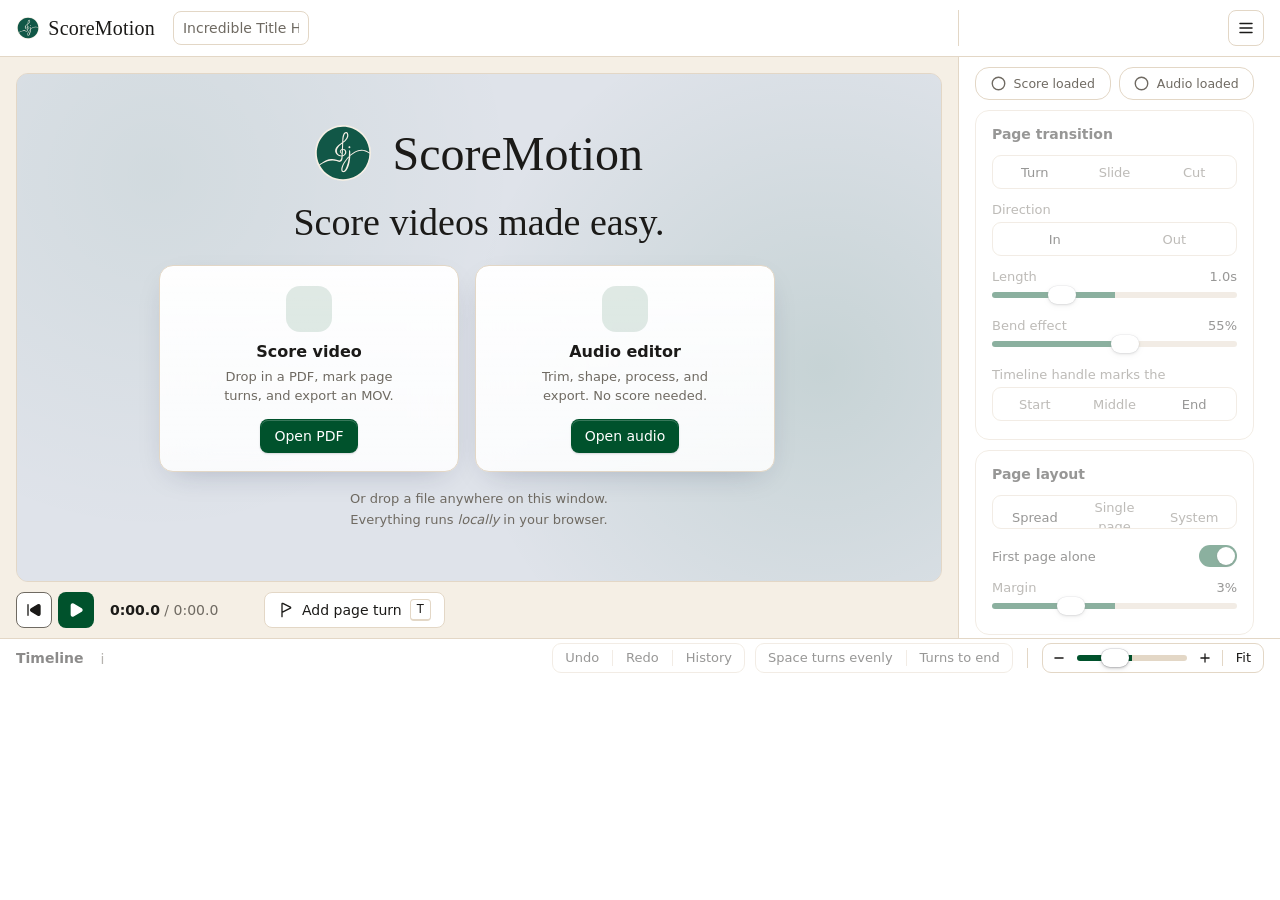
==== index.html @ 98d2c6f9 "ScoreMotion 0.1.1: independent visual identity; retain upstream editor logic" ====
<!doctype html>
<html lang="en">
<head>
<meta charset="utf-8">
<meta name="color-scheme" content="light dark">
<meta name="viewport" content="width=device-width, initial-scale=1, viewport-fit=cover">
<title>ScoreMotion</title>
<!-- favicon.ico (light) stays in the site root: browsers and Safari ask for it there on their own. It and the dark ICO are the same colors as the SVGs, for browsers that ignore SVG icons. The rest of the icons live in brand/ -->
<link rel="icon" type="image/svg+xml" href="brand/scoremotion.svg">
<link rel="stylesheet" href="vendor/fonts.css">
<link rel="stylesheet" href="style.css">
<!-- first paint: the page background matches the theme from the very first frame, and the page fades in once the fonts are ready (never waiting more than 1.2 s), so a reload never flashes -->
<style>html{background:#f5efe5}@media (prefers-color-scheme:dark){html:not([data-theme="light"]){background:#18231e}}html[data-theme="dark"]{background:#18231e}</style>
<script>(function(){var d=document.documentElement;d.classList.add('pre');var go=function(){d.classList.remove('pre')},t=setTimeout(go,1200);if(document.fonts&&document.fonts.load){Promise.all([document.fonts.load('500 1em Newsreader'),document.fonts.load('400 1em "Hanken Grotesk"'),document.fonts.load('600 1em "Hanken Grotesk"')]).then(function(){clearTimeout(t);requestAnimationFrame(go)},go)}else{go()}})();</script>
</head>
<body>



<!-- ==================== 1. App Wrapper (Header, Main, Timeline) ==================== -->
<div class="app">
  <!-- Icons: Lucide (ISC License), some derived from Feather (MIT License). Full license notices are in the comment at the top of style.css. -->

  <!-- ==================== 2. Intro & Header ==================== -->
  <header class="top">
    <div class="top-main">
    <!-- ScoreMotion brand -->
    <div class="brand">
      <h1><a href="./" class="home" aria-label="ScoreMotion, start over" title="Start over"><span class="sm-wordmark"><img src="brand/scoremotion.svg" alt=""><span>ScoreMotion</span></span></a></h1>
    </div>
    <label class="title-pill"><span class="sr">Work title (optional)</span><input id="pieceTitle" type="text" placeholder="Incredible Title Here" maxlength="120" autocomplete="off" spellcheck="false"></label>
    <!-- ----- FILE CHIPS: loaded PDF / audio names ----- -->
    <div class="chips" id="chips"></div>
    <!-- ----- BUTTONS: Open PDF + Audio ----- -->
    <button class="btn" id="btnPdf" type="button" hidden><svg data-icon="pdf"></svg><span>Open PDF</span></button>
    <button class="btn" id="btnAudio" type="button" hidden><svg data-icon="audio"></svg><span>Open Audio</span></button>
    </div>
    <!-- ----- BUTTON + MENU: Settings (About, How it works, Import / Export, Keyboard shortcuts, Restore defaults) ----- -->
    <div class="menu-wrap">
      <button class="icon-btn stroke" id="btnSettings" type="button" aria-haspopup="menu" aria-expanded="false" aria-controls="settingsMenu" aria-label="Menu" title="Menu"><svg viewBox="0 0 24 24"><path d="M4 6h16"/><path d="M4 12h16"/><path d="M4 18h16"/></svg></button>
      <div class="menu" id="settingsMenu" role="menu" hidden>
        <button class="menu-item" id="menuAbout" role="menuitem" type="button">About</button>
        <button class="menu-item" id="menuHow" role="menuitem" type="button">How it works</button>
        <button class="menu-item" id="menuIO" role="menuitem" type="button">Import / Export</button>
        <button class="menu-item" id="menuKeys" role="menuitem" type="button">Keyboard shortcuts</button>
        <button class="menu-item" id="menuReset" role="menuitem" type="button">Restore default settings</button>
      </div>
    </div>
    <!-- ----- HIDDEN FILE PICKERS (PDF + audio) ----- -->
    <input type="file" id="pdfIn" accept="application/pdf,.pdf" hidden>
    <input type="file" id="settingsIn" accept=".txt,.json,text/plain,application/json" hidden>
    <input type="file" id="audioIn" accept="audio/*,.mp3,.wav,.wave,.m4a,.aac,.aif,.aiff,.flac,.ogg,.oga,.opus,.caf,.wma,.mp4,.mov" hidden>
  </header>


  <!-- ==================== 3. Main Work Stage ==================== -->
  <main class="work">
    <section class="stage-col">
      <!-- ----- Work Preview Stage (canvas + full-screen button) ----- -->
      <div class="stage-wrap" id="stageWrap">
        <canvas id="stage" aria-label="Score preview"></canvas>
        <div class="pg-waits" id="stageWaits" aria-hidden="true"></div>
        <div class="sys-find-box"><div class="wait-pill sys-find" id="sysFind" role="status" aria-live="polite"><span id="sysFindT"></span><i class="wait-bar" id="sysFindBar" aria-hidden="true"><b id="sysFindFill"></b></i></div></div>
        <div class="sys-sel" id="sysSel" hidden>
          <canvas id="selCv" aria-label="The page with the video frame drawn on it" title="Drag on blank page to mark a system. Drag an edge or the inside of one to adjust it. Double-click one to reset it."></canvas>
          <div class="pg-waits" id="selWaits" aria-hidden="true"></div>
          <i class="erase-ring" id="eraseRing" aria-hidden="true" hidden></i>
          <button type="button" class="erase-x" id="eraseX" hidden><span class="erase-x-chip"><svg viewBox="0 0 24 24" fill="none" stroke="currentColor" stroke-width="2.4" stroke-linecap="round" aria-hidden="true"><path d="M6 6l12 12M18 6 6 18"/></svg></span></button>
          <div class="sys-controls">
            <div class="sys-nav" role="group" aria-label="Page"><button type="button" id="selPrev" aria-label="Previous page" title="Previous page"><svg viewBox="0 0 24 24" fill="none" stroke="currentColor" stroke-width="2" stroke-linecap="round" stroke-linejoin="round" aria-hidden="true"><path d="m15 18-6-6 6-6"/></svg></button><output class="sys-pg" id="selPg" aria-label="Page 1" aria-live="off"><span id="selPgValue" aria-hidden="true">1</span><span id="selPgMax" aria-hidden="true">1</span></output><button type="button" id="selNext" aria-label="Next page" title="Next page"><svg viewBox="0 0 24 24" fill="none" stroke="currentColor" stroke-width="2" stroke-linecap="round" stroke-linejoin="round" aria-hidden="true"><path d="m9 18 6-6-6-6"/></svg></button><span class="stage-div" aria-hidden="true"></span><div class="seg" id="selMode" role="radiogroup" aria-label="This page shows"><label title="Systems"><input type="radio" name="selMode" value="systems" aria-label="Systems" checked><span><svg viewBox="0 0 24 24" fill="none" stroke="currentColor" stroke-width="2" stroke-linecap="round" stroke-linejoin="round" aria-hidden="true"><rect width="18" height="18" x="3" y="3" rx="2"/><path d="M21 9H3"/><path d="M21 15H3"/></svg></span></label><label title="Full page"><input type="radio" name="selMode" value="full" aria-label="Full page"><span><svg viewBox="0 0 24 24" fill="none" stroke="currentColor" stroke-width="2" stroke-linecap="round" stroke-linejoin="round" aria-hidden="true"><path d="M15 2H6a2 2 0 0 0-2 2v16a2 2 0 0 0 2 2h12a2 2 0 0 0 2-2V7Z"/><path d="M14 2v4a2 2 0 0 0 2 2h4"/></svg></span></label></div><span class="stage-div" aria-hidden="true"></span><button type="button" id="spAgain" aria-label="Detect again" title="Detect again"><svg viewBox="0 0 24 24" fill="none" stroke="currentColor" stroke-width="2" stroke-linecap="round" stroke-linejoin="round" aria-hidden="true"><path d="M3 7V5a2 2 0 0 1 2-2h2"/><path d="M17 3h2a2 2 0 0 1 2 2v2"/><path d="M21 17v2a2 2 0 0 1-2 2h-2"/><path d="M7 21H5a2 2 0 0 1-2-2v-2"/><circle cx="12" cy="12" r="3"/><path d="m16 16-1.9-1.9"/></svg></button><span class="stage-div" aria-hidden="true"></span><button type="button" id="szErase" aria-label="Erase marks" title="Erase marks (E)" aria-pressed="false"><svg viewBox="0 0 24 24" fill="none" stroke="currentColor" stroke-width="2" stroke-linecap="round" stroke-linejoin="round" aria-hidden="true"><path d="m7 21-4.3-4.3c-1-1-1-2.5 0-3.4l9.6-9.6c1-1 2.5-1 3.4 0l5.6 5.6c1 1 1 2.5 0 3.4L13 21"/><path d="M22 21H7"/><path d="m5 11 9 9"/></svg></button></div>
            <div class="sys-zoom" id="selZoom" role="group" aria-label="Zoom the selector"><button type="button" id="selZOut" aria-label="Zoom out the selector" title="Zoom out the selector (-)"><svg viewBox="0 0 24 24" fill="none" stroke="currentColor" stroke-width="2.2" stroke-linecap="round" aria-hidden="true"><path d="M5 12h14"/></svg></button><button type="button" id="selZIn" aria-label="Zoom in the selector" title="Zoom in the selector (+)"><svg viewBox="0 0 24 24" fill="none" stroke="currentColor" stroke-width="2.2" stroke-linecap="round" aria-hidden="true"><path d="M5 12h14"/><path d="M12 5v14"/></svg></button><button type="button" id="selZFit" class="txt" aria-label="Fit the selector" title="Fit the selector (0)">Fit</button></div>
          </div>

        </div>
        <div class="sys-div" id="sysDiv" role="separator" aria-orientation="vertical" aria-label="Selector and preview" title="Drag to resize. Double-click to even out." tabindex="0" hidden></div>
        <div class="sys-tools" id="sysPresets" hidden><div class="sys-bar sp-fly" id="spFly" role="group" aria-label="View"><button type="button" id="spSel" aria-label="Selector focus" title="Selector focus" aria-pressed="false"><svg viewBox="0 0 24 24" fill="none" stroke="currentColor" stroke-width="2" stroke-linecap="round" stroke-linejoin="round" aria-hidden="true"><rect width="18" height="18" x="3" y="3" rx="2"/><path d="M15 3v18"/></svg></button><button type="button" id="spEq" aria-label="Equal" title="Equal" aria-pressed="false"><svg viewBox="0 0 24 24" fill="none" stroke="currentColor" stroke-width="2" stroke-linecap="round" stroke-linejoin="round" aria-hidden="true"><rect width="18" height="18" x="3" y="3" rx="2"/><path d="M12 3v18"/></svg></button><button type="button" id="spPrev" aria-label="Preview focus" title="Preview focus" aria-pressed="false"><svg viewBox="0 0 24 24" fill="none" stroke="currentColor" stroke-width="2" stroke-linecap="round" stroke-linejoin="round" aria-hidden="true"><rect width="18" height="18" x="3" y="3" rx="2"/><path d="M9 3v18"/></svg></button><button type="button" id="spOnly" aria-label="Preview only" title="Preview only" aria-pressed="false"><svg viewBox="0 0 24 24" fill="none" stroke="currentColor" stroke-width="2" stroke-linecap="round" stroke-linejoin="round" aria-hidden="true"><rect width="18" height="18" x="3" y="3" rx="2"/></svg></button></div><div class="sys-bar sp-col" role="group" aria-label="View"><button type="button" id="spCur" aria-label="View" title="View" aria-haspopup="true" aria-expanded="false"><svg viewBox="0 0 24 24" fill="none" stroke="currentColor" stroke-width="2" stroke-linecap="round" stroke-linejoin="round" aria-hidden="true"></svg></button></div></div>
        <div class="stage-strip" id="stageStrip" role="group" aria-label="Zoom and full screen" hidden><button type="button" id="szOut" aria-label="Zoom out" title="Zoom out (-)"><svg viewBox="0 0 24 24" fill="none" stroke="currentColor" stroke-width="2.2" stroke-linecap="round" aria-hidden="true"><path d="M5 12h14"/></svg></button><button type="button" id="szIn" aria-label="Zoom in" title="Zoom in (+)"><svg viewBox="0 0 24 24" fill="none" stroke="currentColor" stroke-width="2.2" stroke-linecap="round" aria-hidden="true"><path d="M5 12h14"/><path d="M12 5v14"/></svg></button><button type="button" id="szFit" class="txt" aria-label="Fit the picture" title="Fit the picture (0)">Fit</button><span class="stage-div" aria-hidden="true"></span>
  <button class="fs-btn" id="btnFull" type="button" aria-label="Full screen" title="Full screen (F)"><svg viewBox="0 0 24 24" fill="none" stroke="currentColor" stroke-width="2.2" stroke-linecap="round" stroke-linejoin="round" aria-hidden="true"><path d="M8 3H5a2 2 0 0 0-2 2v3"/><path d="M21 8V5a2 2 0 0 0-2-2h-3"/><path d="M3 16v3a2 2 0 0 0 2 2h3"/><path d="M16 21h3a2 2 0 0 0 2-2v-3"/></svg></button></div>
        <!-- ----- Introduction Text: Logo, tagline, initial instructions, Open PDF + audio buttons ----- -->
        <div class="empty" id="empty"><div class="empty-fit" id="emptyFit">
          <h1 class="empty-logo" aria-label="ScoreMotion"><span class="sm-wordmark"><img src="brand/scoremotion.svg" alt=""><span>ScoreMotion</span></span></h1>
          <h2>Score videos made easy.</h2>
          <div class="starts">
            <div class="start-card" id="scScore">
              <span class="sc-ic" aria-hidden="true"><svg data-icon="pdf"></svg></span>
              <h3>Score video</h3>
              <p>Drop in a PDF, mark page turns, and export an MOV.</p>
              <div class="row"><button class="btn primary" id="btnPdf2" type="button">Open PDF</button></div>
            </div>
            <div class="start-card" id="scAudio">
              <span class="sc-ic" aria-hidden="true"><svg data-icon="audio"></svg></span>
              <h3 id="scAudT">Audio editor</h3>
              <p id="scAudD">Trim, shape, process, and export. No score needed.</p>
              <div class="row"><button class="btn primary" id="btnAudio2" type="button">Open audio</button><button class="btn" id="btnAudio3" type="button" hidden>Replace</button><button class="btn" id="btnAudioStop" type="button" hidden title="Stop loading this file">Stop</button></div>
            </div>
          </div>
          <p class="empty-intro"><span class="drop">Or drop a file anywhere on this window.</span> <span>Everything runs <em>locally</em> in your browser.</span></p>
        </div></div>
      </div>
      <!-- ----- TRANSPORT CONTROLS: play, time, add page turn, full-screen buttons ----- -->
      <div class="transport" id="transport">
        <!-- ----- BUTTON: Back to start ----- -->
        <button class="icon-btn" id="bStart" type="button" title="Back to start (Enter)" aria-label="Back to start"><svg viewBox="0 0 24 24" stroke="currentColor" stroke-width="2" stroke-linecap="round" stroke-linejoin="round"><path d="M17.971 4.285A2 2 0 0 1 21 6v12a2 2 0 0 1-3.029 1.715l-9.997-5.998a2 2 0 0 1-.003-3.432z"/><path d="M3 20V4"/></svg></button>
        <!-- ----- BUTTON: Play / pause ----- -->
        <button class="icon-btn play" id="bPlay" type="button" title="Play / pause (Space)" aria-label="Play"><svg viewBox="0 0 24 24" id="playIcon" stroke="currentColor" stroke-width="2" stroke-linecap="round" stroke-linejoin="round"><path d="M5 5a2 2 0 0 1 3.008-1.728l11.997 6.998a2 2 0 0 1 .003 3.458l-12 7A2 2 0 0 1 5 19z"/></svg></button>
        <div class="time" aria-live="off"><b id="tNow">0:00.0</b> <span>/ <span id="tTot">0:00.0</span></span></div>
        <!-- ----- BUTTON: Add page turn ----- -->
        <button class="btn tapbtn" id="bTap" type="button" aria-label="Add page turn" title="While the music plays, press T at each moment a page should turn"><svg viewBox="0 0 24 24" fill="none" stroke="currentColor" stroke-width="2" stroke-linecap="round" stroke-linejoin="round"><path d="M6 22V2.8a.8.8 0 0 1 1.17-.71l11.38 5.69a.8.8 0 0 1 0 1.44L6 15.5"/></svg><span class="tw">Add page turn</span> <kbd>T</kbd></button>
        <span class="spacer"></span>
        <span class="info" id="spreadInfo"><span class="si"><span id="spreadNow"></span><span id="spreadMax" aria-hidden="true"></span></span></span>
        <!-- ----- BUTTONS (full screen only): Hide editor, Show editor (the picture's strip has the full screen button that exits) ----- -->
        <button class="btn fs-only fs-dock" id="btnHideEditor" type="button" title="Hide the editor"><svg viewBox="0 0 24 24" fill="none" stroke="currentColor" stroke-width="2.4" stroke-linecap="round" stroke-linejoin="round"><path d="m6 9 6 6 6-6"/></svg>Hide editor</button>
        <button class="btn fs-only fs-dock" id="btnShowEditor" type="button" title="Show the editor"><svg viewBox="0 0 24 24" fill="none" stroke="currentColor" stroke-width="2.4" stroke-linecap="round" stroke-linejoin="round"><path d="m18 15-6-6-6 6"/></svg>Show editor</button>
      </div>
    </section>


    <!-- ==================== 4. Side Panel (settings) ==================== -->
    <aside class="panel locked" aria-label="Settings">
      <!-- ----- STATUS: what is loaded (hidden once both a score and audio are in) ----- -->
      <div class="status" id="fileStatus">
        <span class="st" id="stScore"><svg class="st-ic" viewBox="0 0 24 24" aria-hidden="true"><circle class="st-c" cx="12" cy="12" r="10"/><path class="st-k" d="m16 9-5.5 5.5L8 12"/></svg><span class="st-t">Score loaded</span></span>
        <span class="st" id="stAudio"><svg class="st-ic" viewBox="0 0 24 24" aria-hidden="true"><circle class="st-c" cx="12" cy="12" r="10"/><path class="st-k" d="m16 9-5.5 5.5L8 12"/></svg><span class="st-t">Audio loaded</span></span>
      </div>
      <!-- ----- PANEL GROUP: PAGE TRANSITION ----- -->
      <div class="group" data-sum="transition">
        <h3>Page transition</h3>
        <div class="field">
          <div class="seg" role="radiogroup" aria-label="Page transition style">
            <label><input type="radio" name="transition" value="flip" checked><span>Turn</span></label>
            <label><input type="radio" name="transition" value="slide"><span>Slide</span></label>
            <label><input type="radio" name="transition" value="cut"><span>Cut</span></label>
          </div>
        </div>
        <div class="field" id="slideField" data-motion="slide">
          <span class="lbl" id="slideLbl">Direction</span>
          <div class="seg" role="radiogroup" aria-labelledby="slideLbl">
            <label><input type="radio" name="slideDir" value="in" checked><span>In</span></label>
            <label><input type="radio" name="slideDir" value="out"><span>Out</span></label>
          </div>
        </div>
        <div class="field" id="turnField" data-motion="tr">
          <label for="flipDur"><span id="turnLenLbl">Length</span> <output id="flipDurOut">1.0s</output></label>
          <input type="range" id="flipDur" min="0.3" max="3" step="0.1" value="1">
        </div>
        <div class="field" id="bendField" data-motion="flip">
          <label for="bend">Bend effect <output id="bendOut">55%</output></label>
          <input type="range" id="bend" min="0" max="100" step="1" value="55">
        </div>
        <div class="field" id="refField" data-motion="tr">
          <span class="lbl" id="refLbl">Timeline handle marks the</span>
          <div class="seg" role="radiogroup" aria-labelledby="refLbl">
            <label><input type="radio" name="ref" value="start"><span>Start</span></label>
            <label><input type="radio" name="ref" value="middle"><span>Middle</span></label>
            <label><input type="radio" name="ref" value="end" checked><span>End</span></label>
          </div>
        </div>
      </div>

      <!-- ----- PANEL GROUP: PAGE LAYOUT ----- -->
      <div class="group" data-sum="layout">
        <h3>Page layout</h3>
        <div class="field" id="pagesField">
          <div class="seg" role="radiogroup" aria-label="Page layout">
            <label><input type="radio" name="pageLayout" value="spread" checked><span>Spread</span></label>
            <label><input type="radio" name="pageLayout" value="single"><span>Single page</span></label>
            <label><input type="radio" name="pageLayout" value="system"><span>System</span></label>
          </div>
        </div>
        <div class="field" id="firstAloneField">
          <div class="check-row">
            <label class="check" for="firstAlone">First page alone</label>
            <input type="checkbox" class="switch" id="firstAlone" aria-label="First page alone" checked>
          </div>
        </div>
        <div class="field">
          <label for="margin">Margin <output id="marginOut">3%</output></label>
          <input type="range" id="margin" min="0" max="10" step="0.5" value="3">
        </div>
        <div class="field" id="letterboxField" hidden>
          <div class="check-row">
            <label class="check" for="letterbox">Letterbox</label>
            <input type="checkbox" class="switch" id="letterbox" aria-label="Letterbox">
          </div>
        </div>
      </div>

      <!-- ----- PANEL GROUP: PAGE COLORS ----- -->
      <div class="group" data-sum="colors">
        <h3>Page colors</h3>
        <div class="field">
          <span class="lbl" id="bgLbl">Background</span>
          <div class="csel" id="bgSel">
            <div class="csel-field">
              <button class="csel-open" id="bgOpen" type="button" aria-haspopup="listbox" aria-expanded="false" aria-labelledby="bgLbl bgName"><i class="csel-sw"></i><span class="csel-name" id="bgName"></span></button>
              <input type="text" class="csel-hex" id="bgHex" maxlength="7" spellcheck="false" autocomplete="off" aria-label="Background hex code">
              <button class="csel-chev" type="button" tabindex="-1" aria-hidden="true"></button>
            </div>
            <div class="csel-menu" hidden>
              <ul class="csel-list" role="listbox" aria-labelledby="bgLbl"></ul>
              <div class="csel-pick"><div class="csel-area" tabindex="0" role="slider" aria-label="Background shade and brightness"><i class="csel-thumb"></i></div><div class="csel-hue" tabindex="0" role="slider" aria-label="Background hue" aria-valuemin="0" aria-valuemax="360"><i class="csel-thumb"></i></div></div>
            </div>
          </div>
        </div>
        <div class="field">
          <div class="check-row">
            <label class="check" for="invert">Invert colors</label>
            <input type="checkbox" class="switch" id="invert" aria-label="Invert colors">
          </div>
        </div>
        <div class="field" id="inkField" hidden>
          <span class="lbl" id="inkLbl">Ink color</span>
          <div class="csel" id="inkSel">
            <div class="csel-field">
              <button class="csel-open" id="inkOpen" type="button" aria-haspopup="listbox" aria-expanded="false" aria-labelledby="inkLbl inkName"><i class="csel-sw"></i><span class="csel-name" id="inkName"></span></button>
              <input type="text" class="csel-hex" id="inkHex" maxlength="7" spellcheck="false" autocomplete="off" aria-label="Ink hex code">
              <button class="csel-chev" type="button" tabindex="-1" aria-hidden="true"></button>
            </div>
            <div class="csel-menu" hidden>
              <ul class="csel-list" role="listbox" aria-labelledby="inkLbl"></ul>
              <div class="csel-pick"><div class="csel-area" tabindex="0" role="slider" aria-label="Ink color shade and brightness"><i class="csel-thumb"></i></div><div class="csel-hue" tabindex="0" role="slider" aria-label="Ink color hue" aria-valuemin="0" aria-valuemax="360"><i class="csel-thumb"></i></div></div>
            </div>
          </div>
        </div>
      </div>

      <!-- ----- PANEL GROUP: SHADOWS ----- -->
      <div class="group" data-sum="shadows">
        <div class="group-head t-head">
          <h3>Shadows</h3>
          <button class="btn small" id="shadowReset" type="button" title="Reset shadows to defaults" aria-label="Reset shadows to defaults" hidden>Reset</button>
          <label class="group-toggle"><input type="checkbox" class="switch" id="shadowsOn" aria-label="Shadows on or off" checked></label>
        </div>
        <div id="turnShadowBlock" data-motion="flip">
          <div id="centerFold">
            <div class="subhead">Crease</div>
            <div class="sub">
              <div class="field">
                <label for="gutter">Shading <output id="gutterOut">35%</output></label>
                <input type="range" id="gutter" min="0" max="100" step="1" value="35">
              </div>
              <div class="field">
                <label for="divider">Divider <output id="dividerOut">30%</output></label>
                <input type="range" id="divider" min="0" max="100" step="1" value="30">
              </div>
            </div>
          </div>
          <div class="subhead">Page turn</div>
              <div class="sub">
                <div class="field">
                  <label for="turnShadow">Strength <output id="turnShadowOut">100%</output></label>
                  <input type="range" id="turnShadow" min="0" max="150" step="1" value="100">
                </div>
                <div class="field" id="turnSoftField">
                  <label for="turnSoft">Softness <output id="turnSoftOut">50%</output></label>
                  <input type="range" id="turnSoft" min="0" max="100" step="1" value="50">
                </div>
              </div>
          </div>
          <div class="subhead">Under score</div>
        <div class="sub">
          <div class="field">
            <label for="scoreAmt">Strength <output id="scoreAmtOut">Off</output></label>
            <input type="range" id="scoreAmt" min="0" max="100" step="1" value="0">
          </div>
          <div class="field" id="scoreSoftField">
            <label for="scoreSoft">Softness <output id="scoreSoftOut">50%</output></label>
            <input type="range" id="scoreSoft" min="0" max="100" step="1" value="50">
          </div>
          <p class="t-note" id="scoreHint">Best on a light background with margin.</p>
          <p class="t-note" id="scoreInvHint" hidden>Off while colors are inverted.</p>
        </div>
      </div>

      <!-- ----- PANEL GROUP: FADES ----- -->
      <div class="group" data-sum="fades">
        <div class="group-head t-head">
          <h3>Fades</h3>
        </div>
        <div id="fadeBody">
          <div class="field" id="fadeSideField">
            <div class="seg" id="fadeSide" role="radiogroup" aria-label="Apply fades to"><label><input type="radio" name="fadeSide" value="both" checked><span>Both</span></label><label><input type="radio" name="fadeSide" value="in"><span>In</span></label><label><input type="radio" name="fadeSide" value="out"><span>Out</span></label></div>
          </div>
          <div class="field" id="fadeLenField">
            <span class="lbl" id="fadeLenLbl">Length <output id="fadeLenVal">1.0s</output></span>
            <input type="range" id="fadeLen" min="0" max="30" step="1" value="10" data-default="10" data-catch="2" aria-labelledby="fadeLenLbl"><div class="sl-ends fade-ends"><button class="sl-end" type="button" data-v="0">Off</button><button class="sl-end" type="button" data-v="30">Longer</button></div>
          </div>
          <div class="fa open" id="fadeMoreFold"><div class="fa-in">
            <div class="field">
              <span class="lbl" id="fadeShapeLbl">Curve</span>
              <div class="fade-shape"><canvas id="fadeCv" aria-label="Fade shape"></canvas></div>
              <div class="seg" id="fadeShape" role="radiogroup" aria-labelledby="fadeShapeLbl"><label><input type="radio" name="fadeShape" value="natural" checked><span>Gradual</span></label><label><input type="radio" name="fadeShape" value="standard"><span>Straight</span></label></div>
            </div>
            <div class="field">
              <span class="lbl" id="fadeStyleLbl">Fade to</span>
              <div class="seg" role="radiogroup" aria-labelledby="fadeStyleLbl">
                <label title="The whole picture fades"><input type="radio" name="fadeStyle" value="black" checked><span>Black</span></label>
                <label title="Only the score and credits fade"><input type="radio" name="fadeStyle" value="score"><span>Background</span></label>
              </div>
            </div>
          </div></div>
        </div>
      </div>

      <!-- ----- PANEL GROUP: CREDITS ----- -->
      <div class="group" data-sum="credits">
        <div class="group-head t-head">
          <h3>Credits</h3>
          <button class="info-i" type="button" aria-label="About credits" aria-expanded="false">i</button>
          <span class="tip" role="tooltip" data-tip="tip.credits">Shown at the start or end. Only appears once a line has text.</span>
          <label class="group-toggle"><input type="checkbox" class="switch" id="creditsOn" aria-label="Credits on or off"></label>
        </div>
        <div class="field">
          <label for="credTitle">Title</label>
          <div class="line-row"><input type="text" id="credTitle" maxlength="120" placeholder="Incredible Title Here" autocomplete="off" spellcheck="false"><button type="button" class="fmt-btn aa" id="credTitleAa" aria-expanded="false" aria-controls="credTitleFold" aria-label="Font, bold, and italic for the title" title="Font, bold, and italic">Aa</button></div>
          <div class="fa line-fold" id="credTitleFold"><div class="fa-in" inert>
            <div class="line-style sub" id="credTitleStyle">
              <div class="combo" id="credTitleFontBox"><input type="text" class="line-font" id="credTitleFont" maxlength="60" placeholder=" " autocomplete="off" spellcheck="false" aria-label="Font for the title"><span class="ph" aria-hidden="true"></span></div>
              <span class="btn-group fmt-group" role="group" aria-label="Style"><button type="button" class="btn" id="credTitleB" aria-label="Bold" title="Bold" aria-pressed="false"><b>B</b></button><span class="vsep" aria-hidden="true"></span><button type="button" class="btn" id="credTitleI" aria-label="Italic" title="Italic" aria-pressed="false"><i>I</i></button></span>
            </div>
          </div></div>
        </div>
        <div class="field">
          <label for="credL2">Line 2</label>
          <div class="line-row"><textarea id="credL2" class="autogrow" rows="1" maxlength="160" placeholder="Performed by…" spellcheck="false"></textarea><button type="button" class="fmt-btn aa" id="credL2Aa" aria-expanded="false" aria-controls="credL2Fold" aria-label="Font, bold, and italic for line 2" title="Font, bold, and italic">Aa</button></div>
          <p class="t-note">Press <kbd>Enter</kbd> to split this into two lines.</p>
          <div class="fa line-fold" id="credL2Fold"><div class="fa-in" inert>
            <div class="line-style sub" id="credL2Style">
              <div class="combo" id="credL2FontBox"><input type="text" class="line-font" id="credL2Font" maxlength="60" placeholder=" " autocomplete="off" spellcheck="false" aria-label="Font for line 2"><span class="ph" aria-hidden="true"></span></div>
              <span class="btn-group fmt-group" role="group" aria-label="Style"><button type="button" class="btn" id="credL2B" aria-label="Bold" title="Bold" aria-pressed="false"><b>B</b></button><span class="vsep" aria-hidden="true"></span><button type="button" class="btn" id="credL2I" aria-label="Italic" title="Italic" aria-pressed="false"><i>I</i></button></span>
            </div>
          </div></div>
        </div>
        <div class="field">
          <label for="credL3">Line 3</label>
          <div class="line-row"><input type="text" id="credL3" maxlength="120" placeholder="C. Conductorson, conductor" autocomplete="off" spellcheck="false"><button type="button" class="fmt-btn aa" id="credL3Aa" aria-expanded="false" aria-controls="credL3Fold" aria-label="Font, bold, and italic for line 3" title="Font, bold, and italic">Aa</button></div>
          <div class="fa line-fold" id="credL3Fold"><div class="fa-in" inert>
            <div class="line-style sub" id="credL3Style">
              <div class="combo" id="credL3FontBox"><input type="text" class="line-font" id="credL3Font" maxlength="60" placeholder=" " autocomplete="off" spellcheck="false" aria-label="Font for line 3"><span class="ph" aria-hidden="true"></span></div>
              <span class="btn-group fmt-group" role="group" aria-label="Style"><button type="button" class="btn" id="credL3B" aria-label="Bold" title="Bold" aria-pressed="false"><b>B</b></button><span class="vsep" aria-hidden="true"></span><button type="button" class="btn" id="credL3I" aria-label="Italic" title="Italic" aria-pressed="false"><i>I</i></button></span>
            </div>
          </div></div>
        </div>
        <div class="field" id="credFontField">
          <label for="credFont">Font</label>
          <div class="combo" id="credFontBox"><input type="text" id="credFont" maxlength="60" placeholder=" " autocomplete="off" spellcheck="false"><span class="ph" aria-hidden="true"></span></div>
          <p class="t-note" id="credFontMsg"></p>
        </div>
        <div class="field" id="creditsAtField">
          <span class="lbl" id="credAtLbl">Location</span>
          <div class="seg" role="radiogroup" aria-labelledby="credAtLbl">
            <label><input type="radio" name="creditsAt" value="start"><span>Start</span></label>
            <label><input type="radio" name="creditsAt" value="end" checked><span>End</span></label>
          </div>
          <p class="t-note" id="creditsAtHint" hidden></p>
        </div>
        <div class="field" id="creditsWithLastField">
          <span class="lbl" id="credStartLbl">Credits appear</span>
          <div class="seg" role="radiogroup" aria-labelledby="credStartLbl">
            <label><input type="radio" name="credStart" value="with" checked><span>With last page</span></label>
            <label><input type="radio" name="credStart" value="after"><span>After last page</span></label>
          </div>
          <p class="t-note" id="creditsStartHint"></p>
        </div>
        <div class="field" id="creditsEarlyField">
          <span class="lbl" id="credEndLbl">Credits end</span>
          <div class="seg" role="radiogroup" aria-labelledby="credEndLbl">
            <label><input type="radio" name="credEnd" value="end" checked><span>With video</span></label>
            <label><input type="radio" name="credEnd" value="early"><span>Custom</span></label>
          </div>
          <p class="t-note" id="creditsEarlyHint"></p>
        </div>
      </div>

      <!-- ----- PANEL GROUP: OUTPUT (video export) ----- -->
      <div class="group" data-sum="video">
        <h3>Output</h3>
        <div class="field">
          <label for="aspect">Aspect ratio</label>
          <select id="aspect">
            <option value="16:9">Widescreen 16:9 (YouTube, etc.)</option>
            <option value="4:3">Standard 4:3</option>
            <option value="1:1">Square 1:1</option>
            <option value="4:5">Portrait 4:5</option>
            <option value="9:16">Vertical 9:16 (Stories, Reels, etc.)</option>
          </select>
        </div>
        <div class="field">
          <label for="res">Resolution</label>
          <select id="res">
            <option value="720">720p (HD)</option>
            <option value="1080">1080p (Full HD)</option>
            <option value="1440">1440p (2K)</option>
            <option value="2160" selected>2160p (4K)</option>
          </select>
        </div>
        <div class="field">
          <label for="fps">Frame rate</label>
          <select id="fps">
            <option value="24">24fps</option>
            <option value="30" selected>30fps</option>
            <option value="60">60fps</option>
          </select>
        </div>
        <div class="field">
          <span class="lbl" id="vidQLbl">Video quality</span>
          <div class="seg" id="vidQ" role="radiogroup" aria-labelledby="vidQLbl" title="Higher keeps more detail, with sharper page edges, and makes a bigger file.">
            <label><input type="radio" name="vidQ" value="standard" checked><span>Standard</span></label>
            <label><input type="radio" name="vidQ" value="high"><span>High</span></label>
            <label><input type="radio" name="vidQ" value="max"><span>Max</span></label>
          </div>
          <p class="t-note" id="vqNote" aria-live="polite"></p>
        </div>
        <details class="adv">
          <summary>Advanced</summary>
          <div class="field">
            <label for="codec">Video format</label>
            <select id="codec">
              <option value="avc">H.264 (most compatible)</option>
              <option value="hevc">HEVC (smaller files, newer devices)</option>
            </select>
          </div>
          <div class="field">
            <label for="method">Export method</label>
            <select id="method">
              <option value="auto">Automatic</option>
              <option value="fast">Fast (renders quicker than real time)</option>
              <option value="realtime">Real-time recording (slower, most compatible)</option>
            </select>
          </div>
          <!-- ----- BUTTON: Save thumbnail ----- -->
          <div class="field">
            <span class="lbl">Thumbnail</span>
            <button class="btn wide" id="btnThumb" type="button" disabled>Save current frame</button>
          </div>
        </details>
        <!-- ----- BUTTON: Export video ----- -->
        <button class="btn primary" id="btnExport" type="button" disabled>Export video</button>
        <p class="t-note" id="exportHint">Add a score PDF to enable export.</p>
      </div>
    </aside>
  </main>


  <!-- ==================== 5. Timeline ==================== -->
  <section class="timeline locked" aria-label="Timeline">
    <div class="tl-bar">
      <h2>Timeline</h2>
      <!-- ----- INFO BUTTON: timeline help (phones show this instead of the full text) ----- -->
      <div class="tl-info">
        <button class="info-i" type="button" aria-label="About the timeline" aria-expanded="false">i</button>
        <p class="hint" id="tlHint"></p>
      </div>
      <span class="hist-wrap btn-group">
        <button class="btn small" id="bUndo" type="button" disabled title="Undo last change (Cmd/Ctrl+Z)" aria-label="Undo"><span class="hw">Undo</span><svg class="hi" viewBox="0 0 24 24" fill="none" stroke="currentColor" stroke-width="2" stroke-linecap="round" stroke-linejoin="round" aria-hidden="true"><path d="M9 14 4 9l5-5"/><path d="M4 9h10.5a5.5 5.5 0 0 1 5.5 5.5a5.5 5.5 0 0 1-5.5 5.5H11"/></svg></button>
        <span class="vsep" aria-hidden="true"></span>
        <button class="btn small" id="bRedo" type="button" disabled title="Redo (Cmd/Ctrl+Shift+Z)" aria-label="Redo"><span class="hw">Redo</span><svg class="hi" viewBox="0 0 24 24" fill="none" stroke="currentColor" stroke-width="2" stroke-linecap="round" stroke-linejoin="round" aria-hidden="true"><path d="m15 14 5-5-5-5"/><path d="M20 9H9.5A5.5 5.5 0 0 0 4 14.5A5.5 5.5 0 0 0 9.5 20H13"/></svg></button>
        <span class="vsep" aria-hidden="true"></span>
        <button class="btn small" id="bHist" type="button" aria-expanded="false" aria-controls="mHist" disabled title="Every step so far, to go back to one" aria-label="History"><span class="hw">History</span><svg class="hi" viewBox="0 0 24 24" fill="none" stroke="currentColor" stroke-width="2" stroke-linecap="round" stroke-linejoin="round" aria-hidden="true"><path d="M3 12a9 9 0 1 0 9-9 9.75 9.75 0 0 0-6.74 2.74L3 8"/><path d="M3 3v5h5"/><path d="M12 7v5l4 2"/></svg></button>
        <div class="hist up" id="mHist" role="dialog" aria-label="History" hidden>
          <div class="hist-top t-block"><h3>History</h3><span class="hist-sub t-sub" id="mHistSub">Pick a step to go back to it</span></div>
          <ol class="hist-list" id="mHistList"></ol>
          <div class="fa" id="mHistFoot"><div class="fa-in" inert><div class="hist-foot"><span id="mHistSum"></span><div><button class="btn small" id="mHistNo" type="button">Cancel</button><button class="btn small primary" id="mHistGo" type="button">Go back</button></div></div></div></div>
        </div>
      </span>
      <span class="btn-group tl-turns">
        <button class="btn small" id="bSpace" type="button" disabled title="Place all turns at equal intervals">Space turns evenly</button>
        <span class="vsep" aria-hidden="true"></span>
        <button class="btn small" id="bToEnd" type="button" disabled title="Move every turn after the playhead to the end">Turns to end</button>
      </span>
      <span class="vsep" aria-hidden="true"></span>
      <div class="zoom btn-group" role="group" aria-label="Timeline zoom">
        <button class="icon-btn zbtn" id="zoomOut" type="button" aria-label="Zoom out" title="Zoom out"><svg viewBox="0 0 24 24" fill="none" stroke="currentColor" stroke-width="2.2" stroke-linecap="round" aria-hidden="true"><path d="M5 12h14"/></svg></button>
        <label class="sr" for="zoom">Zoom</label>
        <input type="range" id="zoom" min="0" max="100" value="30">
        <button class="icon-btn zbtn" id="zoomIn" type="button" aria-label="Zoom in" title="Zoom in"><svg viewBox="0 0 24 24" fill="none" stroke="currentColor" stroke-width="2.2" stroke-linecap="round" aria-hidden="true"><path d="M5 12h14"/><path d="M12 5v14"/></svg></button>
        <span class="vsep" aria-hidden="true"></span>
        <button class="btn" id="bFit" type="button">Fit</button>
      </div>
    </div>
    <div class="tl-scroll" id="tlScroll"><div class="tl-inner" id="tlInner"><canvas id="tl"></canvas></div></div>
  </section>
</div>


<!-- ==================== 6. Dialogs & Overlays ==================== -->
<!-- ----- DIALOG: Diagnostics ----- -->
<div id="diagDlg" class="exp-overlay z-diag" role="dialog" aria-modal="true" aria-labelledby="diagTitle" hidden>
  <div class="dlg page">
    <div class="t-block"><h2 id="diagTitle">Diagnostics</h2><p class="t-sub">If something goes wrong, please run the self-test and copy this log.</p></div>
    <textarea id="diagLog" readonly spellcheck="false"></textarea>
    <div class="row">
      <button class="btn" id="diagTest" type="button">Run self-test</button>
      <button class="btn" id="diagCopy" type="button">Copy log</button>
      <button class="btn" id="diagClear" type="button">Clear</button>
      <button class="btn primary" id="diagClose" type="button">Close</button>
    </div>
  </div>
</div>
<!-- ----- DIALOG: Export warning ----- -->
<div id="warnDlg" class="exp-overlay z-warn" role="alertdialog" aria-modal="true" aria-labelledby="warnTitle" hidden>
  <div class="dlg">
    <h2 id="warnTitle"></h2>
    <p id="warnMsg"></p>
    <div class="row"><button class="btn" id="warnNo" type="button">Go back</button><button class="btn primary" id="warnYes" type="button">Export anyway</button></div>
  </div>
</div>
<!-- ----- DIALOG: Import / Export settings ----- -->
<div id="ioDlg" class="exp-overlay z-io" role="dialog" aria-modal="true" aria-labelledby="ioTitle" hidden>
  <div class="dlg page">
    <div class="t-block"><h2 id="ioTitle">Import / Export</h2><p class="t-sub">Save your work to a small text file, or load one back in.</p></div>
    <div class="field">
      <span class="lbl" id="ioKindLbl">What to export</span>
      <div class="seg" role="radiogroup" aria-labelledby="ioKindLbl">
        <label><input type="radio" name="ioKind" value="all" checked><span>Everything</span></label>
        <label><input type="radio" name="ioKind" value="settings"><span>Settings</span></label>
        <label><input type="radio" name="ioKind" value="markings"><span>Page markings</span></label>
      </div>
      <p class="t-note" id="ioKindHint"></p>
    </div>
    <p class="t-note" id="ioMsg" role="status"></p>
    <div class="row">
      <button class="btn push-left" id="ioClose" type="button">Close</button>
      <button class="btn" id="ioImport" type="button">Import file…</button>
      <button class="btn primary" id="ioExport" type="button">Export file</button>
    </div>
  </div>
</div>
<!-- ----- DIALOG: How it works ----- -->
<div id="howDlg" class="exp-overlay z-io" role="dialog" aria-modal="true" aria-labelledby="howTitle" hidden>
  <div class="dlg page how">
    <div class="t-block"><h2 id="howTitle">How it works</h2></div>
    <div class="how-body">
      <section><h3>Local and private</h3><p>Everything runs in this tab and clears when you close it. Nothing is uploaded. The only outside request is a Google Font, when you pick one for the credits.</p></section>
      <section><h3>Score</h3><p>PDF.js, from Mozilla, draws each page. Your changes are a list of steps on top of the original PDF, which is never touched. Export PDF builds a new file from that list.</p>
        <details class="how-d"><summary>How the PDF Editor works</summary><div class="how-in">
          <p>Click the file’s name at the top to open it. Make your changes, then press <span class="hb primary">Done</span> to apply them.</p>
          <h4>Arrange</h4><p>Drag to reorder. Click to leave out. <span class="hb">Insert</span> adds a blank page or another PDF.</p>
          <h4>Clean</h4><p>Whiten paper and clear specks.</p>
          <h4>Re-kilter</h4><p>Straighten tilted, slanted, and curved scans.</p>
          <h4>Crop</h4><p>Trim empty margins around the music. <span class="hb">Auto</span> finds the frames for you. <span class="hb">Manual</span> lets you drag them yourself.</p>
          <h4>Dim</h4><p>Soften music before or after a repeat. Draw a box over the music, drag its edges to adjust, and press <kbd>X</kbd> to remove it.</p>
          <h4>Split spreads</h4><p>Turn spreads into single pages.</p>
          <h4>Re-size</h4><p>Fit every page to one size.</p>
          <h4>Watermark</h4><p>Print text across chosen pages.</p>
        </div></details></section>
      <section><h3>Audio</h3><p>Your browser reads the audio, and the waveform is measured on your device. What you hear while editing is what you export. Long recordings are kept in your browser’s private file storage, so they don’t have to fit in memory.</p>
        <details class="how-d"><summary>How the Audio Editor works</summary><div class="how-in">
          <p>Click the file’s name at the top to open it. Make your changes, then press <span class="hb primary">Done</span> to apply them. Sound runs through the modules from top to bottom. A lit module is active. <span class="hb sw">Bypass</span> takes out only the open module, and it stays out of the saved sound and the exports until you switch it back on.</p>
          <h4>Noise reduction</h4><p>Banish hiss, hum, or room tone. <span class="hb primary">Learn</span> from a noise-only selection. <span class="hb">Auto</span> finds the stretch for you. <span class="hb">Manual</span> lets you pick it yourself.</p>
          <h4>Spectra</h4><p>Heal or turn down a blip, a hum, or a squeak you can see. Press <span class="hb">Draw</span>, then mark a <span class="hb">Box</span>, <span class="hb">Band</span>, or <span class="hb">Moment</span>. <span class="hb">Heal</span> fills it in from the sound around it. <span class="hb">Reduce</span> turns it down.</p>
          <h4>EQ</h4><p>Bands can be Bell, Low shelf, High shelf, High-pass, Low-pass, or Notch. <span class="hb">EQ Match</span> fits bands to the difference between your recording and a reference.</p>
          <h4>Imager</h4><p>Widen, narrow, or re-center the sound.</p>
          <h4>Level</h4><p>Set the finished audio’s volume. <span class="hb">Normalize</span> sets a target loudness. <span class="hb sw">Limiter</span> keeps peaks under the ceiling, so nothing clips.</p>
          <h4>Fades</h4><p>Ease the start and end. Adjust <span class="hb">Length</span> or curve type.</p>
          <h4>Emulator</h4><p>Borrow the sound of another recording. Measure a reference’s tone and loudness, then adjust your EQ, width, and level toward it.</p>
        </div></details></section>
      <section><h3>Page turns</h3><p>Each turn is drawn in 3D by your graphics card. Drag a turn into the next one and that one gets pushed along. Hold <kbd>Shift</kbd> and click to select several at once. <span class="hb">Turns to end</span> packs the turns after the playhead against the end of the video. <span class="hb">Add page turn</span> places them in order. In <span class="hb">Single page</span> layout, each page gets its own turn, centered in the frame. Style chooses between <span class="hb">Turn</span>, <span class="hb">Slide</span>, and <span class="hb">Cut</span>.</p></section>
      <section><h3>Video</h3><p>Your browser renders and encodes every frame. Unless you pick Real-time recording, the sound is stored losslessly (24-bit) and the video goes into a MOV file. Real-time recording compresses the sound and saves an MP4 or WebM file. On Automatic, if fast export isn’t available, the video is recorded in real time instead.</p></section>
      <section><h3>Save and load</h3><p>Settings stay in this browser. Import / Export saves your settings to a small text file you can load back later.</p></section>
    </div>
    <div class="row"><button class="btn primary" id="howClose" type="button">Close</button></div>
  </div>
</div>
<!-- ----- DIALOG: About ----- -->
<div id="aboutDlg" class="exp-overlay z-io" role="dialog" aria-modal="true" aria-labelledby="aboutTitle" hidden>
  <div class="dlg page about">
    <div class="t-block"><h2 id="aboutTitle">About</h2></div>
    <div class="about-g">
    <p><strong>ScoreMotion</strong> is a modified, independent fork of <em>glisscore</em>, not endorsed by its original author. <a href="https://github.com/GasperJereb/scoremotion/tree/scoremotion-0.1.1" target="_blank" rel="noopener">Source of this version</a>.</p>
    <p><em>glisscore</em> was made by composer, conductor, and grad student (who should probably be writing music), <a href="https://franklindhansen.com/" target="_blank" rel="noopener">Franklin D. Hansen</a>.</p>
    <p><em>glisscore</em> is free and open source under the AGPL-3.0. <a href="https://github.com/franklindhansen/glisscore" target="_blank" rel="noopener">View on GitHub</a>.</p>
    </div>
    <div class="about-g">
    <p>To support the original Glisscore project, you can <a href="https://ko-fi.com/franklindhansen" target="_blank" rel="noopener">support the original author on Ko-fi</a>.</p>
    <p>There’s no pressure: supporting unlocks nothing, and the app is the same for everyone.</p>
    </div>
    <div class="about-g">
    <p>If this site fits your needs, <a href="https://franklindhansen.com/works" target="_blank" rel="noopener">my music</a> might too.</p>
    <p>Questions, bug reports, odes, love letters, commissions: <a href="https://franklindhansen.com/contact" target="_blank" rel="noopener">all welcome</a>.</p>
    </div>
    <p class="ver" id="aboutVersion" hidden></p>
    <div class="row"><p class="fine"><a href="https://github.com/franklindhansen/glisscore/blob/main/LICENSE" target="_blank" rel="noopener">License</a> · <a href="https://github.com/franklindhansen/glisscore/blob/main/TRADEMARKS.md" target="_blank" rel="noopener">Trademarks</a> · <a href="https://github.com/franklindhansen/glisscore/blob/main/THIRD_PARTY_NOTICES.md" target="_blank" rel="noopener">Third-party notices</a></p><button class="btn primary" id="aboutClose" type="button">Close</button></div>
  </div>
</div>
<!-- ----- DIALOG: Keyboard shortcuts ----- -->
<div id="keysDlg" class="exp-overlay z-io" role="dialog" aria-modal="true" aria-labelledby="keysTitle" hidden>
  <div class="dlg page">
    <div class="t-block"><h2 id="keysTitle">Keyboard shortcuts</h2></div>
    <div class="keys-groups" id="keysList">
      <div class="keys-col">
      <section><h3 class="t-head">Playback</h3>
      <dl class="keys">
        <dt>Play / pause</dt><dd><kbd>Space</kbd></dd>
        <dt>Jump to start</dt><dd><kbd>Enter</kbd></dd>
        <dt>Jump 1s</dt><dd><kbd>←</kbd> <kbd>→</kbd></dd>
        <dt>Jump 5s</dt><dd><kbd>Shift</kbd> <kbd>←</kbd> <kbd>→</kbd></dd>
        <dt>Previous / next marker</dt><dd><kbd data-alt></kbd> <kbd>←</kbd> <kbd>→</kbd></dd>
        <dt>Add page turn</dt><dd><kbd>T</kbd></dd>
      </dl></section>
      <section><h3 class="t-head">Timeline</h3>
      <dl class="keys">
        <dt>Zoom in / out</dt><dd><kbd data-mod></kbd> <kbd>+</kbd> <kbd>−</kbd></dd>
        <dt>Fit</dt><dd><kbd data-mod></kbd> <kbd>0</kbd></dd>
      </dl></section>
      </div>
      <div class="keys-col">
      <section><h3 class="t-head">Editing</h3>
      <dl class="keys">
        <dt>Undo</dt><dd><kbd data-mod></kbd> <kbd>Z</kbd></dd>
        <dt>Redo</dt><dd><kbd>Shift</kbd> <kbd data-mod></kbd> <kbd>Z</kbd></dd>
      </dl></section>
      <section><h3 class="t-head">Audio Editor</h3>
      <dl class="keys">
        <dt>Bypass</dt><dd><kbd>B</kbd></dd>
        <dt>Hide tools</dt><dd><kbd>T</kbd></dd>
      </dl></section>
      <section><h3 class="t-head">Display</h3>
      <dl class="keys">
        <dt>Full screen</dt><dd><kbd>F</kbd></dd>
        <dt>Exit full screen</dt><dd><kbd>Esc</kbd></dd>
      </dl></section>
      </div>
    </div>
    <div class="row"><button class="btn primary" id="keysClose" type="button">Close</button></div>
  </div>
</div>
<!-- ----- DIALOG: Audio Editor ----- -->
<div id="audioDlg" class="exp-overlay z-audio" role="dialog" aria-modal="true" aria-labelledby="audioTitle" hidden>
  <div class="dlg wide editor ae">
    <div class="ed-head">
      <div class="t-block"><h2 id="audioTitle">Audio Editor</h2><p class="t-sub ed-lead" id="aeLead">Trim, shape, and level your audio.</p></div>
      <div class="ed-tools btn-group">
        <button class="btn small" id="aeUndo" type="button" disabled>Undo</button>
        <span class="vsep" aria-hidden="true"></span>
        <button class="btn small" id="aeRedo" type="button" disabled>Redo</button>
        <span class="vsep" aria-hidden="true"></span>
        <button class="btn small" id="aeHistBtn" type="button" aria-expanded="false" aria-controls="aeHist" disabled>History</button>
        <span class="vsep" aria-hidden="true"></span>
        <button class="btn small" id="aeReset" type="button" disabled>Reset</button>
      </div>
      <div class="hist" id="aeHist" role="dialog" aria-label="History" hidden>
        <div class="hist-top t-block"><h3>History</h3><span class="hist-sub t-sub" id="aeHistSub">Pick a step to go back to it</span></div>
        <ol class="hist-list" id="aeHistList"></ol>
        <div class="fa" id="aeHistFoot"><div class="fa-in" inert><div class="hist-foot"><span id="aeHistSum"></span><div><button class="btn small" id="aeHistNo" type="button">Cancel</button><button class="btn small primary" id="aeHistGo" type="button">Go back</button></div></div></div></div>
      </div>
    </div>
    <div class="ae-wave"><canvas id="aeCanvas" aria-label="Audio waveform with start and end handles"></canvas><p class="ae-stop" id="aeStopNote" role="status" aria-live="polite" hidden></p></div>
    <div class="ae-bar">
      <button class="icon-btn play" id="aePlay" type="button" aria-label="Play preview"><svg viewBox="0 0 24 24" id="aePlayIcon" stroke="currentColor" stroke-width="2" stroke-linecap="round" stroke-linejoin="round"><path d="M5 5a2 2 0 0 1 3.008-1.728l11.997 6.998a2 2 0 0 1 .003 3.458l-12 7A2 2 0 0 1 5 19z"/></svg></button>
      <div class="ae-times"><span>Start <b id="aeStart">0:00.0</b></span><span>End <b id="aeEnd">0:00.0</b></span></div>
      <div class="seg ae-view" id="aeView" role="radiogroup" aria-label="Show"><label><input type="radio" name="aeView" value="wave" checked><span>Wave</span></label><label><input type="radio" name="aeView" value="spec"><span>Spec</span></label></div>
      <button class="btn small push-right gone" id="aeZoomFit" type="button" title="Show the whole sound again (Cmd 0)">Fit</button>
      <button class="btn small ae-ib fs-dock gone" id="aeDock" type="button" aria-expanded="true" title="Hide the tools (T)"><svg viewBox="0 0 24 24" fill="none" stroke="currentColor" stroke-width="2.4" stroke-linecap="round" stroke-linejoin="round" aria-hidden="true"><path d="m6 9 6 6 6-6"/></svg><span class="ae-lb" id="aeDockLb">Hide tools</span></button>
      <button class="btn small ico ae-tail" id="aeSilence" type="button" title="Trim silence: move the start and end markers past any silence" aria-label="Trim silence"><svg viewBox="0 0 24 24" fill="none" stroke="currentColor" stroke-width="2" stroke-linecap="round" stroke-linejoin="round" aria-hidden="true"><path d="M2 12h6"/><path d="M22 12h-6"/><path d="M12 2v2"/><path d="M12 8v2"/><path d="M12 14v2"/><path d="M12 20v2"/><path d="m19 9-3 3 3 3"/><path d="m5 15 3-3-3-3"/></svg></button>
      <button class="icon-btn ae-fullbtn" id="aeFull" type="button" aria-label="Full screen" title="Full screen (F)"><svg viewBox="0 0 24 24" fill="none" stroke="currentColor" stroke-width="2" stroke-linecap="round" stroke-linejoin="round"><path d="M8 3H5a2 2 0 0 0-2 2v3"/><path d="M21 8V5a2 2 0 0 0-2-2h-3"/><path d="M3 16v3a2 2 0 0 0 2 2h3"/><path d="M16 21h3a2 2 0 0 0 2-2v-3"/></svg></button>
    </div>
    <div class="ae-main">
      <nav class="ae-rail" id="aeRail" aria-label="Tools">
        <div class="ae-rail-bar rail-bar"><button class="ae-rail-cur rail-cur fold-chev" id="aeRailCur" type="button" aria-expanded="false" aria-controls="aeRailBody"><b id="aeRailName">Noise reduction</b><small class="beta-chip" id="aeRailBeta" hidden>Beta</small><output id="aeRailBadge"></output></button></div>
        <div class="ae-rail-body" id="aeRailBody"><div class="ae-rail-in" id="aeRailIn"><i class="ae-sel" id="aeRailSel" aria-hidden="true"></i><svg class="ae-wires" id="aeWires" aria-hidden="true"></svg>
          <div class="ae-end" id="aeJackIn"><i aria-hidden="true"></i><span>In</span></div>
          <div class="ae-procs"><div class="ae-proc" data-tool="noise"><button class="ae-jack lockd" type="button" data-tool="noise" aria-label="Noise reduction light" title="Always runs first, so it hears the noise as you learned it"><i class="led" id="aeNrLed"></i></button><button class="ae-tool" type="button" data-tool="noise" aria-pressed="false"><span class="ae-tn">Noise reduction</span></button><output class="ae-badge" id="aeNrBadge"></output></div><div class="ae-proc" data-tool="spec"><button class="ae-jack lockd" type="button" data-tool="spec" aria-label="Spectra light" title="Runs right after Noise reduction"><i class="led" id="aeSpLed"></i></button><button class="ae-tool" type="button" data-tool="spec" aria-pressed="false"><span class="ae-tn">Spectra</span></button><output class="ae-badge" id="aeSpBadge"></output></div></div>
          <div class="ae-procs" id="aeProcs">
            <div class="ae-proc" data-tool="eq"><button class="ae-jack" type="button" data-tool="eq" aria-label="EQ light. Drag its wire to another lit light to swap their order" title="Drag to another lit light to swap order"><i class="led" id="aeEqLed"></i></button><button class="ae-tool" type="button" data-tool="eq" aria-pressed="false"><span class="ae-tn">EQ</span></button><output class="ae-badge" id="aeEqBadge"></output></div>
            <div class="ae-proc" data-tool="imager"><button class="ae-jack" type="button" data-tool="imager" aria-label="Imager light. Drag its wire to another lit light to swap their order" title="Drag to another lit light to swap order"><i class="led" id="aeImLed"></i></button><button class="ae-tool" type="button" data-tool="imager" aria-pressed="false"><span class="ae-tn">Imager</span></button><output class="ae-badge" id="aeImBadge"></output></div>
          </div>
          <div class="ae-procs">
            <div class="ae-proc" data-tool="fades"><span class="ae-jack fixed"><i class="led" id="aeFdLed"></i></span><button class="ae-tool" type="button" data-tool="fades" aria-pressed="false"><span class="ae-tn">Fades</span></button><output class="ae-badge" id="aeFdBadge"></output></div>
            <div class="ae-proc" data-tool="level"><span class="ae-jack fixed"><i class="led" id="aeLvLed"></i></span><button class="ae-tool" type="button" data-tool="level" aria-pressed="false"><span class="ae-tn">Level</span></button><output class="ae-badge" id="aeLvBadge"></output></div>
          </div>
          <div class="ae-end" id="aeJackOut"><i aria-hidden="true"></i><span>Out</span></div>
          <div class="ae-procs ae-apart" title="Not part of the chain: it sets the EQ, the Imager, and Level for you"><div class="ae-proc off" data-tool="emu"><span class="ae-jack fixed" data-tool="emu" aria-hidden="true"></span><button class="ae-tool" type="button" data-tool="emu" aria-pressed="false"><span class="ae-tn">Emulator</span></button><output class="ae-badge" id="aeEmBadge"></output><span class="beta-chip">Beta</span></div></div>
        </div></div>
      </nav>
      <div class="ae-panes ae-win" id="aeWin">
        <div class="ae-top" id="aeTop"><div class="ae-phead" id="aeHead"><div class="ae-pt t-block tool"><div class="ae-ptl"><h3 id="aePaneTitle">Noise reduction</h3><span class="beta-chip" id="aePaneBeta" hidden>Beta</span><span class="ae-bypill" aria-hidden="true">Bypassed</span></div><p class="ae-sub t-sub" id="aePaneSub"></p></div><div class="ae-abs"><button class="btn small ae-ib" id="aeABm" type="button" aria-pressed="false" title="Plays Bypass at the same loudness, so the comparison is fair." aria-label="Match gain"><svg class="ae-ic" viewBox="0 0 24 24" fill="none" stroke="currentColor" stroke-width="2" stroke-linecap="round" stroke-linejoin="round" aria-hidden="true"><path d="M11 4.702a.705.705 0 0 0-1.203-.498L6.413 7.587A1.4 1.4 0 0 1 5.416 8H3a1 1 0 0 0-1 1v6a1 1 0 0 0 1 1h2.416a1.4 1.4 0 0 1 .997.413l3.383 3.384A.705.705 0 0 0 11 19.298z"/><path d="M16 9a5 5 0 0 1 0 6"/><path d="M19.364 18.364a9 9 0 0 0 0-12.728"/></svg><span class="ae-lb">Match gain</span></button><button class="btn small ae-ib" id="aeAB" type="button" aria-pressed="false" title="Hear the sound without the EQ and Imager (B)" aria-label="Bypass" disabled><svg class="ae-ic" viewBox="0 0 24 24" fill="none" stroke="currentColor" stroke-width="2" stroke-linecap="round" stroke-linejoin="round" aria-hidden="true"><circle cx="6" cy="19" r="3"/><path d="M9 19h8.5a3.5 3.5 0 0 0 0-7h-11a3.5 3.5 0 0 1 0-7H15"/><circle cx="18" cy="5" r="3"/></svg><span class="ae-lb">Bypass</span></button></div></div></div>
        <i class="ae-rule" id="aeRule" aria-hidden="true"></i>
        <div class="ae-pbody" id="aeBody">
        <section class="ae-pane" id="aePaneNoise">
          <div class="nr-grid tool-grid" id="aeNrGrid">
            <div class="eq-stage nr-stage"><canvas id="aeNrCv" aria-label="The noise profile"></canvas><p class="ae-stop" id="aeNrNote" role="status" aria-live="polite" hidden></p><div class="sys-find-box"><div class="wait-pill nr-wait" id="aeNrProgBar" role="status" aria-live="polite"><span class="nr-wait-t">Processing<span class="nr-pct" id="aeNrPct"></span></span><i class="wait-bar nr-prog-t" aria-hidden="true"><b id="aeNrProg"></b></i></div></div></div>
            <div class="ae-card nr-sample" id="aeNrSample">
              <div class="im-head nr-head t-head hang"><h4>Selection</h4><div class="seg" id="aeNrMethod" role="radiogroup" aria-label="Selection" title="Auto finds the noise in the whole recording. Manual lets you drag over a stretch of it."><label><input type="radio" name="aeNrMethod" value="auto" checked><span>Auto</span></label><label><input type="radio" name="aeNrMethod" value="manual"><span>Manual</span></label></div></div>
              <div class="nr-learn" id="aeNrLearnStep"><button class="btn small primary" id="aeNrLearn" type="button" title="Learns the noise from the whole recording">Learn</button><div class="mt-chip" id="aeNrChip" hidden><b id="aeNrChipTxt"></b></div></div>
              <div class="nr-foot foot-row"><label class="check" for="aeNrHum"><span>Remove hum</span><input type="checkbox" class="switch" id="aeNrHum" title="Finds a steady 50 or 60Hz power-line hum and its overtones, and takes out just those"></label><label class="check nr-listen" for="aeNrListen"><span>Output noise</span><input type="checkbox" class="switch" id="aeNrListen" disabled></label></div>
            </div>
            <div class="ae-card nr-removal dim" id="aeNrCtl">
              <div class="im-head nr-head t-head"><h4>Adjustment</h4><div class="seg" id="aeNrMode" role="radiogroup" aria-label="Removal type" title="Natural leaves the remaining hiss steady. Classic is the earlier method."><label><input type="radio" name="aeNrMode" value="natural" checked disabled><span>Natural</span></label><label><input type="radio" name="aeNrMode" value="classic" disabled><span>Classic</span></label></div></div>
              <div class="field"><label for="aeNrRed"><span>Reduction</span><output id="aeNrRedVal">12dB</output></label><input type="range" id="aeNrRed" min="0" max="30" step="1" value="12" data-default="12" disabled></div>
              <div class="fa open" id="aeNrSub"><div class="fa-in nr-more row3-set"><div class="field row3 sl-row" id="aeNrSensF"><label for="aeNrSens"><span>Sensitivity</span><output id="aeNrSensVal">50%</output></label><input type="range" id="aeNrSens" min="0" max="100" step="1" value="50" data-default="50" disabled></div>
              <div class="field row3 sl-row" id="aeNrSmoothF"><label for="aeNrSmooth"><span>Smoothing</span><output id="aeNrSmoothVal">50%</output></label><input type="range" id="aeNrSmooth" min="0" max="100" step="1" value="50" data-default="50" disabled></div></div></div>
            </div>
          </div>
        </section>
        <section class="ae-pane" id="aePaneSpec" hidden>
          <div class="sp-grid tool-grid">
            <div class="ae-card sp-card sp-sel">
              <div class="mt-head t-head"><h4>Select</h4><button class="info-i" type="button" aria-label="About Spectra" aria-expanded="false">i</button><span class="tip" role="tooltip" data-tip="tip.spec">Draw over a blip, a hum, or a squeak. Heal fills it in, and Reduce turns it down.</span></div>
              <div class="sp-tools">
                <button class="btn small sp-draw ae-ib" id="spDraw" type="button" aria-label="Draw" aria-pressed="false" title="Then drag over the spectrogram"><svg class="ae-ic" viewBox="0 0 24 24" fill="none" stroke="currentColor" stroke-width="2" stroke-linecap="round" stroke-linejoin="round" aria-hidden="true"><path d="M18 11V6a2 2 0 0 0-2-2a2 2 0 0 0-2 2"/><path d="M14 10V4a2 2 0 0 0-2-2a2 2 0 0 0-2 2v2"/><path d="M10 10.5V6a2 2 0 0 0-2-2a2 2 0 0 0-2 2v8"/><path d="M18 8a2 2 0 1 1 4 0v6a8 8 0 0 1-8 8h-2c-2.8 0-4.5-.86-5.99-2.34l-3.6-3.6a2 2 0 0 1 2.83-2.82L7 15"/></svg><span class="ae-lb">Draw</span></button>
                <div class="seg sp-seg" id="spShape" role="radiogroup" aria-label="Selection shape">
                  <label title="Drag a box: a stretch of time and a range of pitch"><input aria-label="Box" type="radio" name="spShape" value="box" checked><span class="ae-ib"><svg class="ae-ic" viewBox="0 0 24 24" fill="none" stroke="currentColor" stroke-width="2" stroke-linecap="round" aria-hidden="true"><path d="M5 3a2 2 0 0 0-2 2"/><path d="M19 3a2 2 0 0 1 2 2"/><path d="M21 19a2 2 0 0 1-2 2"/><path d="M5 21a2 2 0 0 1-2-2"/><path d="M9 3h1"/><path d="M9 21h1"/><path d="M14 3h1"/><path d="M14 21h1"/><path d="M3 9v1"/><path d="M21 9v1"/><path d="M3 14v1"/><path d="M21 14v1"/></svg><span class="ae-lb">Box</span></span></label>
                  <label title="A range of pitch for the whole sound, like a hum"><input aria-label="Band" type="radio" name="spShape" value="band"><span class="ae-ib"><svg class="ae-ic" viewBox="0 0 24 24" fill="none" stroke="currentColor" stroke-width="2" stroke-linecap="round" aria-hidden="true"><line x1="5" x2="19" y1="9" y2="9"/><line x1="5" x2="19" y1="15" y2="15"/></svg><span class="ae-lb">Band</span></span></label>
                  <label title="Every pitch for an instant, like a click or a cough"><input aria-label="Moment" type="radio" name="spShape" value="moment"><span class="ae-ib"><svg class="ae-ic" viewBox="0 0 24 24" fill="none" stroke="currentColor" stroke-width="2" stroke-linecap="round" aria-hidden="true"><g transform="rotate(90 12 12)"><line x1="5" x2="19" y1="9" y2="9"/><line x1="5" x2="19" y1="15" y2="15"/></g></svg><span class="ae-lb">Moment</span></span></label>
                </div>
                <div class="seg sp-seg" id="spMode" role="radiogroup" aria-label="What to do with it">
                  <label title="Fill it in from the sound around it"><input aria-label="Heal" type="radio" name="spMode" value="heal" checked><span class="ae-ib"><svg class="ae-ic" viewBox="0 0 24 24" fill="none" stroke="currentColor" stroke-width="2" stroke-linecap="round" stroke-linejoin="round" aria-hidden="true"><path d="M10 10.01h.01"/><path d="M10 14.01h.01"/><path d="M14 10.01h.01"/><path d="M14 14.01h.01"/><path d="M18 6v12"/><path d="M6 6v12"/><rect x="2" y="6" width="20" height="12" rx="2"/></svg><span class="ae-lb">Heal</span></span></label>
                  <label title="Turn it down"><input aria-label="Reduce" type="radio" name="spMode" value="cut"><span class="ae-ib"><svg class="ae-ic" viewBox="0 0 24 24" fill="none" stroke="currentColor" stroke-width="2" stroke-linecap="round" stroke-linejoin="round" aria-hidden="true"><path d="M12 5v14"/><path d="m19 12-7 7-7-7"/></svg><span class="ae-lb">Reduce</span></span></label>
                </div>
              </div>
              <div class="fa" id="spAmtF"><div class="fa-in" inert><div class="field"><label for="spAmt"><span>Reduce by</span><output id="spAmtVal">24dB</output></label><input type="range" id="spAmt" min="3" max="60" step="1" value="24" data-default="24"></div></div></div>
            </div>
            <div class="ae-card sp-card sp-lcard">
              <div class="mt-head t-head"><h4>Edits</h4><button class="btn small push-right" id="spClear" type="button" disabled>Clear</button></div>
              <div class="sp-list" id="spList"></div>
            </div>
          </div>
        </section>
        <section class="ae-pane" id="aePaneEq" hidden>
          <div class="eq-grid tool-grid">
          <div class="ae-card eq-main own-grid">
          <div class="eq-top">
            <select id="aeEqPreset" aria-label="Presets"></select>
            <div class="band-pill" role="group" aria-label="Bands">
              <span class="bp-ic" title="Bands" aria-hidden="true"><svg viewBox="0 0 24 24" fill="none" stroke="currentColor" stroke-width="2" stroke-linecap="round" stroke-linejoin="round"><path d="M3 3v16a2 2 0 0 0 2 2h16"/><path d="M7 16c.5-2 1.5-7 4-7 2 0 2 3 4 3 2.5 0 3.5-5 4-7"/></svg></span>
              <i class="bp-sep" aria-hidden="true"></i>
              <button class="bp-b" id="aeEqAdd" type="button" aria-label="Add band" title="Add a band"><svg viewBox="0 0 24 24" fill="none" stroke="currentColor" stroke-width="2.2" stroke-linecap="round" stroke-linejoin="round"><path d="M5 12h14"/><path d="M12 5v14"/></svg></button>
              <button class="bp-b" id="aeBandDel" type="button" aria-label="Remove band" title="Remove the selected band"><svg viewBox="0 0 24 24" fill="none" stroke="currentColor" stroke-width="2.2" stroke-linecap="round" stroke-linejoin="round"><path d="M5 12h14"/></svg></button>
            </div>
            <div class="seg" id="aeBandPlace" role="radiogroup" aria-label="Selected band works on" title="Where the selected band works: the whole stereo sound, or only its mid or its side"><label><input type="radio" name="aeBandPlace" value="st" checked><span>Stereo</span></label><label><input type="radio" name="aeBandPlace" value="mid"><span>Mid</span></label><label><input type="radio" name="aeBandPlace" value="side"><span>Side</span></label></div>
            <button class="btn small" id="aeAutoBtn" type="button" aria-pressed="false" title="Keeps the loudness the same, so before and after are fair to compare.">Auto gain</button>
            <button class="btn small" id="aeMatchBtn" type="button" aria-pressed="false">EQ Match</button>
          </div>
          <div class="eq-stage"><canvas id="aeEqCv" title="Double-click to add a band. Drag a point to move it." aria-label="EQ curve"></canvas></div>
          </div>
          <div class="eq-fold card-fold" id="aeBandFold"><div class="eq-fold-in">
          <div class="eq-band ae-card own-grid" id="aeEqBand">
            <div class="eq-cells">
            <div class="eq-cell eq-bn"><span class="eq-lbl t-lbl">Band <b id="aeBandNo">1</b></span><div class="eq-ctl"><input type="checkbox" class="switch" id="aeBandOn" aria-label="Band on"><button class="btn small" id="aeBandHear" type="button" aria-pressed="false" title="Hear only the part of the sound this band works on">Listen</button><button class="btn small" id="aeBandDyn" type="button" aria-pressed="false" title="The band moves with how loud the sound is in its own region">Dynamic</button></div></div>
            <div class="eq-cell"><label class="eq-lbl t-lbl" for="aeBandType">Type</label><div class="eq-ctl"><select id="aeBandType"></select></div></div>
            <div class="eq-cell"><label class="eq-lbl t-lbl" for="aeBandF">Frequency</label><div class="eq-ctl"><input type="number" id="aeBandF" min="20" max="20000" step="1" inputmode="numeric"></div></div>
            <div class="eq-cell" id="aeBandGField"><label class="eq-lbl t-lbl" for="aeBandG"><span>Gain</span><output id="aeBandGVal">0dB</output></label><div class="eq-ctl"><input type="range" class="bi" id="aeBandG" min="-12" max="12" step="0.5" value="0" data-default="0"></div></div>
            <div class="eq-cell" id="aeBandQField"><label class="eq-lbl t-lbl" for="aeBandQ"><span>Width</span><output id="aeBandQVal">1.4oct</output></label><div class="eq-ctl"><input type="range" id="aeBandQ" min="0" max="100" step="1" value="59" data-default="59"></div></div>
            <div class="eq-cell" id="aeBandSField" hidden><span class="eq-lbl t-lbl"><span>Slope</span><output>dB/oct</output></span><div class="eq-ctl"><div class="seg" id="aeBandSlope" role="radiogroup" aria-label="Slope"><label><input type="radio" name="aeBandSlope" value="12" checked><span>12</span></label><label><input type="radio" name="aeBandSlope" value="24"><span>24</span></label><label><input type="radio" name="aeBandSlope" value="48"><span>48</span></label></div></div></div>
            </div>
            <div class="fa eq-dyn" id="aeBandDynFold"><div class="fa-in" inert><div class="eq-dyn-g">
              <div class="eq-cell"><div class="eq-lbl t-lbl"><label for="aeBandThr">Threshold</label><output id="aeBandThrVal">−30dB</output></div><div class="eq-ctl"><input type="range" id="aeBandThr" min="-80" max="0" step="1" value="-30" data-default="-30"></div></div>
              <div class="eq-cell eq-auto"><div class="eq-ctl"><button class="btn small" id="aeBandThrAuto" type="button" title="Sets the threshold where this band gets loud, so only its louder moments move it">Auto</button></div></div>
              <div class="eq-cell"><div class="eq-lbl t-lbl"><label for="aeBandRange">Range</label><output id="aeBandRangeVal">−6dB</output></div><div class="eq-ctl"><input type="range" class="bi" id="aeBandRange" min="-24" max="24" step="1" value="-6" data-default="-6"></div></div>
            </div></div></div>
          </div>
          </div></div>
          <div class="eq-fold card-fold shut" id="aeMatchFold" inert aria-hidden="true"><div class="eq-fold-in">
          <div class="eq-match ae-card" id="aeMatch">
            <div class="mt-head t-head"><h4>EQ Match</h4><span class="mt-acts"><button class="btn small" id="aeRefBands" type="button" title="Replace the curve with bands you can move" disabled>Turn into bands</button><button class="btn small" id="aeRefSave" type="button" title="Save the tone of the sound you are editing, to use as a reference in another project">Export profile</button></span></div>
            <div class="mt-steps two">
              <div class="mt-step" id="aeRefStep"><span class="mt-n">1</span><div class="mt-body"><div class="mt-title t-lbl">Reference</div>
                <div class="mt-pick" id="aeRefEmpty"><button class="btn small" id="aeRefProfile" type="button">Import profile</button><span>or</span><button class="btn small" id="aeRefAudio" type="button">Choose audio</button></div>
                <div class="mt-chip" id="aeRefChip" hidden><b id="aeRefName"></b><button id="aeRefClear" type="button" aria-label="Remove the reference" title="Remove the reference"><svg viewBox="0 0 24 24" fill="none" stroke="currentColor" stroke-width="2.4" stroke-linecap="round" aria-hidden="true"><path d="M18 6 6 18M6 6l12 12"/></svg></button></div>
              </div></div>
              <div class="mt-step dim" id="aeAmtStep"><span class="mt-n">2</span><div class="mt-body"><div class="field" id="aeMatchAmtField"><label for="aeMatchAmt"><span class="mt-title t-lbl">Amount</span><output id="aeMatchAmtVal" class="t-lbl">100%</output></label><input type="range" id="aeMatchAmt" min="0" max="100" step="1" value="100" data-default="100" disabled></div></div></div>
            </div>
            <input type="file" id="aeRefIn" accept="audio/*" hidden><input type="file" id="aeProfIn" accept=".txt,.csv,.tsv,text/plain" hidden>
          </div>
          </div></div>
          </div>
        </section>
        <section class="ae-pane" id="aePaneImager" hidden>
          <div class="im-cols tool-grid">
            <div class="im-ctl tool-group">
              <div class="ae-card" id="aeWidthCard">
                <div class="im-head t-head"><h4>Width</h4><div class="seg" id="aeWidthMode" role="radiogroup" aria-label="Width for"><label><input type="radio" name="aeWidthMode" value="all" checked><span>Overall</span></label><label><input type="radio" name="aeWidthMode" value="bands"><span>Frequency</span></label></div></div>
                <div class="im-views">
                  <div class="im-view" id="aeWvAll"><div class="field"><div class="sl-row sl-in"><button class="sl-end" type="button" data-v="-100">Mono</button><input type="range" class="bi" id="aeWidth" min="-100" max="100" step="1" value="0" data-default="0" aria-label="Stereo width"><button class="sl-end tick" type="button" data-v="0" aria-label="Normal" title="Normal"><i aria-hidden="true"></i></button><button class="sl-end" type="button" data-v="100">Wide</button><output id="aeWidthVal">100%</output></div></div></div>
                  <div class="im-view off row3-set" id="aeWvBands">
                    <div class="field row3 sl-row"><label for="aeBwLo"><span>Low<i class="hz">&lt; 250Hz</i></span><output id="aeBwLoVal">0</output></label><input type="range" class="bi" id="aeBwLo" min="-100" max="100" step="1" value="0" data-default="0"></div>
                    <div class="field row3 sl-row"><label for="aeBwMid"><span>Middle</span><output id="aeBwMidVal">0</output></label><input type="range" class="bi" id="aeBwMid" min="-100" max="100" step="1" value="0" data-default="0"></div>
                    <div class="field row3 sl-row"><label for="aeBwHi"><span>High<i class="hz">&gt; 4kHz</i></span><output id="aeBwHiVal">0</output></label><input type="range" class="bi" id="aeBwHi" min="-100" max="100" step="1" value="0" data-default="0"></div>
                  </div>
                </div>
                <div class="im-low foot-row" id="aeBassCard"><label class="check"><span>Center low notes</span><input type="checkbox" class="switch" id="aeMonoBass"></label><div class="im-lowf sl-row" id="aeMonoBassField"><input type="range" id="aeMonoBassF" min="40" max="500" step="10" value="120" data-default="120" aria-label="Keep centered below"><output id="aeMonoBassVal">120Hz</output></div></div>
              </div>
              <div class="ae-card" id="aeBalCard">
                <div class="im-head t-head"><h4>Balance</h4><output class="head-note" id="aeBalVal" aria-live="polite"></output><button class="btn small" id="aeBalAuto" type="button" aria-pressed="false" title="Makes left and right equally loud. Press again to undo.">Auto</button></div>
                <div class="bal-meter" id="aeLR" title="The average level of each side, after the shift."><span class="bm-name">L</span><i class="bm-track"><b id="aeBalLb"></b></i><span class="bm-val" id="aeBalL"></span><span class="bm-name">R</span><i class="bm-track"><b id="aeBalRb"></b></i><span class="bm-val" id="aeBalR"></span></div>
                <div class="field"><div class="sl-row sl-in"><button class="sl-end" type="button" data-v="-12" aria-label="Left" title="Left">L</button><input type="range" class="bi" id="aeBal" min="-12" max="12" step="0.1" value="0" data-default="0" aria-label="Balance, left or right"><button class="sl-end tick" type="button" data-v="0" aria-label="Center" title="Center"><i aria-hidden="true"></i></button><button class="sl-end" type="button" data-v="12" aria-label="Right" title="Right">R</button></div></div>
                </div>
              </div>
            <div class="ae-card im-scope"><canvas id="aeScope" aria-label="Stereo image"></canvas><div class="im-corr" title="How alike left and right are. In the red, the sound thins out in mono."><i id="aeCorr"></i></div><div class="im-listen"><span>Listen</span><div class="seg" id="aeListen" role="radiogroup" aria-label="Listen to"><label><input type="radio" name="aeListen" value="" checked><span>Both</span></label><label><input type="radio" name="aeListen" value="mid"><span>Middle</span></label><label><input type="radio" name="aeListen" value="side"><span>Sides</span></label></div></div></div>
          </div>
        </section>
        <section class="ae-pane" id="aePaneLevel" hidden>
          <div class="lv-grid tool-grid">
            <div class="lv-top tool-group">
            <div class="ae-card" id="aeNormCard">
              <div class="lv-head im-head t-head"><h4>Normalize</h4><div class="seg" id="aeNormMode" role="radiogroup" aria-label="Normalize by"><label><input type="radio" name="aeNormMode" value="off" checked><span>Off</span></label><label><input type="radio" name="aeNormMode" value="loud"><span>Loudness</span></label><label><input type="radio" name="aeNormMode" value="peak"><span>Peak</span></label></div></div>
              <div class="fa-stack"><div class="fa" id="aePeakFold"><div class="fa-in lv-peak" inert>
                <label class="lv-target" id="aeNormTarget">Loudest peak <span class="num"><input type="number" id="aeNormDb" min="-12" max="0" step="0.1" inputmode="decimal"><em>dB</em></span></label>
                <p class="t-note lv-note" id="aePeakNote" aria-live="polite"></p>
              </div></div>
              <div class="fa" id="aeLoudFold"><div class="fa-in" inert>
                <div class="lv-loud">
                  <select id="aeLoudPreset" aria-label="Loudness target"></select><label class="lv-target lv-trow" for="aeLoudDb" title="Target loudness"><span class="num"><input type="number" id="aeLoudDb" min="-36" max="-6" step="0.1" inputmode="decimal"><em>LUFS</em></span></label>
                  <div class="lv-noterow"><p class="t-note lv-note" id="aeLoudNote" aria-live="polite"></p></div>
                  <div class="lv-limrow foot-row" id="aeLimRow"><label class="check-row" for="aeLimiter"><span>Limiter</span><span class="lv-tip-warn" id="aeLimTip" style="visibility:hidden">Turn on to stop clipping</span><input type="checkbox" class="switch" id="aeLimiter"></label></div>
                  
                </div>
              </div></div></div>
            </div>
            <div class="ae-card lv-side" id="aeGainCard"><div class="t-head"><h4>Gain</h4></div><output class="lv-big" id="aeGainBig">0dB</output><div class="field" id="aeGainField"><div class="sl-row sl-in"><input type="range" class="bi" id="aeGain" min="-12" max="12" step="0.5" value="0" data-default="0" aria-label="Gain"><button class="sl-end tick" type="button" data-v="0" aria-label="No change" title="No change"><i aria-hidden="true"></i></button></div><div class="sl-ends"><button class="sl-end" type="button" data-v="-12">−12</button><button class="sl-end" type="button" data-v="12">+12</button></div></div></div>
            </div>
            <div class="ae-card lv-meter own-grid" id="aeMeter"><div class="lv-mh t-head"><h4>Meter</h4><button class="lv-clip" id="aeClip" type="button" title="Clipped. Click to clear." aria-hidden="true" tabindex="-1">Clip</button></div><div class="lv-track" title="The dark tick is the loudest peak of the original file."><i class="lv-zone"></i><i class="lv-ceil" title="Ceiling: −1 dBTP. The limiter keeps true peaks under this line." style="left:72.9%"></i><i class="lv-orig" id="aeMeterOrig"></i><b class="lv-fill" id="aeMeterFill"></b><i class="lv-hold" id="aeMeterHold"></i></div><div class="lv-scale"><span style="left:0%">−36</span><span style="left:25%">−24</span><span style="left:50%">−12</span><span style="left:75%">0</span><span style="left:100%">+12</span></div><div class="lv-sum" id="aeSum" title="Measured after every module."><div><span>Loudness</span><b id="aeSumLoud">—</b></div><div><span>True peak</span><b id="aePeakNow" class="lv-hit" title="The highest true peak since play started. Click to reset it.">—</b></div></div></div>
          </div>
        </section>
        <section class="ae-pane" id="aePaneFades" hidden>
          <div class="fd-grid tool-grid">
            <div class="ae-card" id="aeFadeLenCard"><div class="t-head"><h4>Length</h4></div><div class="seg" id="aeFadeSide" role="radiogroup" aria-label="Fade length for"><label><input type="radio" name="aeFadeSide" value="both" checked><span>Both</span></label><label><input type="radio" name="aeFadeSide" value="in"><span>In</span></label><label><input type="radio" name="aeFadeSide" value="out"><span>Out</span></label></div><output class="lv-big" id="aeFadeLenVal">Off</output><div class="field" id="aeFadeLenField"><div class="sl-row sl-in"><button class="sl-end" type="button" data-v="0">Off</button><input type="range" id="aeFadeLen" min="0" max="3" step="0.1" value="0" data-default="0" aria-label="Fade length"><button class="sl-end" type="button" data-v="max">Longer</button></div></div></div>
            <div class="ae-card fd-shape"><div class="t-head"><h4>Shape</h4></div><canvas id="aeFadeCv" aria-label="Fade shape"></canvas><div class="seg" id="aeFadeShape" role="radiogroup" aria-label="Fade curve"><label><input type="radio" name="aeFadeShape" value="natural" checked><span>Gradual</span></label><label><input type="radio" name="aeFadeShape" value="standard"><span>Straight</span></label></div></div>
          </div>
        </section>
        <section class="ae-pane" id="aePaneEmu" hidden>
          <div class="em-grid tool-grid">
            <div class="ae-card" id="aeEmCard">
              <div class="mt-steps">
                <div class="mt-step"><span class="mt-n">1</span><div class="mt-body"><div class="mt-title t-lbl">Reference</div>
                  <div class="mt-pick" id="aeEmEmpty"><button class="btn small" id="aeEmPick" type="button">Choose audio</button></div>
                  <div class="mt-chip" id="aeEmChip" hidden><b id="aeEmName"></b><button id="aeEmClear" type="button" aria-label="Remove the reference" title="Remove the reference"><svg viewBox="0 0 24 24" fill="none" stroke="currentColor" stroke-width="2.4" stroke-linecap="round" aria-hidden="true"><path d="M18 6 6 18M6 6l12 12"/></svg></button></div>
                </div></div>
                <div class="mt-step dim" id="aeEmTakeStep"><span class="mt-n">2</span><div class="mt-body"><div class="mt-title t-lbl" id="aeEmTakeL">Take its</div>
                  <div class="em-take" role="group" aria-labelledby="aeEmTakeL"><button class="btn small" id="aeEmTone" type="button" aria-pressed="true" title="Sets the EQ's curve">Tone</button><button class="btn small" id="aeEmWidth" type="button" aria-pressed="true" title="Sets the Imager's width for the low, middle, and high notes">Width</button><button class="btn small" id="aeEmLoud" type="button" aria-pressed="true" title="Sets Level to the reference's loudness, with the limiter on">Loudness</button></div>
                </div></div>
                <div class="mt-step dim" id="aeEmAmtStep"><span class="mt-n">3</span><div class="mt-body"><div class="field" id="aeEmAmtField"><label for="aeEmAmt"><span class="mt-title t-lbl">Amount</span><output id="aeEmAmtVal" class="t-lbl">100%</output></label><input type="range" id="aeEmAmt" min="0" max="100" step="1" value="100" data-default="100" disabled></div>
                  <div class="em-go"><button class="btn small primary" id="aeEmGo" type="button" aria-pressed="false" disabled>Emulate</button></div>
                </div></div>
              </div>
              <input type="file" id="aeEmIn" accept="audio/*" hidden>
            </div>
            <div class="ae-card em-view">
              <div class="mt-head t-head"><h4>Tone</h4><span class="em-key" id="aeEmKey" aria-hidden="true" hidden><i class="a"></i>Yours<i class="b"></i>Reference<i class="c"></i>After</span></div>
              <div class="em-stage"><canvas id="aeEmCv" aria-label="The tone of your recording and of the reference"></canvas></div>
              <div class="lv-sum" id="aeEmSum" hidden><div id="aeEmTc"><span>EQ</span><b id="aeEmT"></b></div><div id="aeEmWc"><span>Width</span><b id="aeEmW"></b></div><div id="aeEmLc"><span>Loudness</span><b id="aeEmL"></b></div></div>
            </div>
          </div>
        </section>
        </div>
        <div class="ae-stat" id="aeStat"><span class="ae-chain" id="aeChain"></span></div>
      </div>
    </div>
    <div class="row">
      <div class="ae-export push-left">
        <button class="btn" id="aeExport" type="button"><svg data-icon="download"></svg><span>Export audio</span></button>
        <button class="btn" id="aeExpStop" type="button" hidden>Stop export</button>
      </div>
      <button class="btn" id="aeCancel" type="button">Cancel</button>
      <button class="btn primary" id="aeDone" type="button">Done</button>
    </div>
  </div>
</div>
<!-- ----- DIALOG: Export audio (file type and quality) ----- -->
<div id="aeExpDlg" class="exp-overlay z-io" role="dialog" aria-modal="true" aria-labelledby="aeExpTitle" hidden>
  <div class="dlg pg-dlg">
    <div class="pg-wrap" id="aePgWrap">
      <div class="pg pg-main" id="aePgMain">
        <h2 id="aeExpTitle">Export audio</h2>
        <div class="field"><label for="aeFormat">File type</label><select id="aeFormat"><optgroup label="Lossless"><option value="flac">FLAC</option><option value="wav">WAV</option></optgroup><optgroup label="Smaller file"><option value="m4a">M4A</option></optgroup></select><div class="fa" id="aeSrcFold"><div class="fa-in"><p class="t-note" id="aeExpSrc" aria-live="polite"></p></div></div></div>
        <div class="field"><label for="aeFormatQ" id="aeFormatQL">Bit depth</label><select id="aeFormatQ"></select><p class="t-note" id="aeExpNote" aria-live="polite"></p></div>
        <div class="field"><label for="aeRate">Sample rate</label><select id="aeRate"></select><div class="fa" id="aeRateFold"><div class="fa-in"><p class="t-note" id="aeExpRate" aria-live="polite"></p></div></div></div>
        <button class="go-row" id="aeMetaGo" type="button"><span>Metadata</span><em id="aeMetaVal">Off</em><i aria-hidden="true"></i></button>
        <div class="row"><button class="btn" id="aeExpCancel" type="button">Cancel</button><button class="btn primary" id="aeExpGo" type="button">Export</button></div>
      </div>
      <div class="pg pg-sub" id="aePgMeta" inert aria-hidden="true">
        <button class="pg-back" id="aeMetaBack" type="button" aria-label="Back to export options"><i aria-hidden="true"></i><h2>Metadata</h2></button>
        <div class="tag-grid" id="aeTagGrid">
          <div class="field c6"><label for="aeTagTitle">Title</label><input type="text" id="aeTagTitle" autocomplete="off"></div>
          <div class="field c6"><label for="aeTagArtist">Artist</label><input type="text" id="aeTagArtist" autocomplete="off"></div>
          <div class="field c6"><label for="aeTagAlbumArtist">Album artist</label><input type="text" id="aeTagAlbumArtist" autocomplete="off"></div>
          <div class="field c6"><label for="aeTagAlbum">Album</label><input type="text" id="aeTagAlbum" autocomplete="off"></div>
          <div class="field c2"><label for="aeTagYear">Year</label><input type="text" id="aeTagYear" inputmode="numeric" maxlength="4" autocomplete="off"></div>
          <div class="field c2"><label for="aeTagTrack">Track #</label><input type="text" id="aeTagTrack" inputmode="numeric" maxlength="3" autocomplete="off"></div>
          <div class="field c2"><label for="aeTagDisc">Disc #</label><input type="text" id="aeTagDisc" inputmode="numeric" maxlength="3" autocomplete="off"></div>
          <div class="field c6"><label for="aeTagComposer">Composer</label><input type="text" id="aeTagComposer" autocomplete="off"></div>
          <div class="field c3"><label for="aeTagGenre">Genre</label><input type="text" id="aeTagGenre" autocomplete="off"></div>
          <div class="field c3"><label for="aeTagComment">Comment</label><input type="text" id="aeTagComment" autocomplete="off"></div>
          <div class="c6 tag-sub">
            <label class="check-row" for="aeTagShowWork"><span>Show movement and work</span><input type="checkbox" class="switch" id="aeTagShowWork"></label>
            <div class="fa" id="aeWorkFold"><div class="fa-in" inert><div class="tag-grid inner">
              <div class="field c6"><label for="aeTagWork">Work</label><input type="text" id="aeTagWork" autocomplete="off"></div>
              <div class="field c4"><label for="aeTagMovement">Movement</label><input type="text" id="aeTagMovement" autocomplete="off"></div>
              <div class="field c2"><label for="aeTagMovementNo">Movement #</label><input type="text" id="aeTagMovementNo" inputmode="numeric" maxlength="2" autocomplete="off"></div>
            </div></div></div>
          </div>
          <label class="check-row c6" for="aeTagCompilation"><span>Compilation</span><input type="checkbox" class="switch" id="aeTagCompilation"></label>
        </div>
      </div>
    </div>
    <div class="pg-run" id="aeExpRun" hidden>
      <h2 id="aeRunTitle">Exporting your audio…</h2>
      <p id="aeRunMsg" aria-live="polite">Processing…</p>
      <div class="bar" role="progressbar" aria-valuemin="0" aria-valuemax="100" id="aeRunBarWrap"><i id="aeRunBar"></i></div>
      <p class="t-note" id="aeRunNote">You can keep editing while this runs. The Export audio button shows how far it is, and brings this window back.</p>
      <div class="row"><button class="btn" id="aeRunStop" type="button">Stop export</button><button class="btn primary" id="aeRunHide" type="button">Keep editing</button><button class="btn primary" id="aeRunClose" type="button" hidden>Close</button></div>
    </div>
  </div>
</div>
<!-- ----- DIALOG: PDF Editor ----- -->
<div id="pdfDlg" class="exp-overlay z-pdf" role="dialog" aria-modal="true" aria-labelledby="pdfTitle" hidden>
  <div class="dlg wide editor pe">
    <div class="ed-head">
      <div class="t-block"><h2 id="pdfTitle">PDF Editor</h2><p class="t-sub ed-lead" id="peLead">Arrange, fix, and finish your pages.</p></div>
      <div class="ed-tools btn-group">
        <button class="btn small" id="peUndo" type="button" disabled>Undo</button>
        <span class="vsep" aria-hidden="true"></span>
        <button class="btn small" id="peRedo" type="button" disabled>Redo</button>
        <span class="vsep" aria-hidden="true"></span>
        <button class="btn small" id="peHistBtn" type="button" aria-expanded="false" aria-controls="peHist" disabled>History</button>
        <span class="vsep" aria-hidden="true"></span>
        <button class="btn small" id="peReset" type="button" disabled>Reset</button>
      </div>
      <div class="hist" id="peHist" role="dialog" aria-label="History" hidden>
        <div class="hist-top t-block"><h3>History</h3><span class="hist-sub t-sub" id="peHistSub">Pick a step to go back to it</span></div>
        <ol class="hist-list" id="peHistList"></ol>
        <div class="fa" id="peHistFoot"><div class="fa-in" inert><div class="hist-foot"><span id="peHistSum"></span><div><button class="btn small" id="peHistNo" type="button">Cancel</button><button class="btn small primary" id="peHistGo" type="button">Go back</button></div></div></div></div>
      </div>
    </div>
    <div class="pe-main">
      <nav class="pe-rail" id="peRail" aria-label="Tools"><div class="pe-rail-bar rail-bar"><button class="pe-rail-cur rail-cur fold-chev" id="peRailCur" type="button" aria-expanded="false" aria-controls="peRailBody"><b id="peRailName">Arrange</b></button></div><div class="pe-rail-body" id="peRailBody"><div class="pe-rail-in" id="peRailIn"><i class="pe-sel" id="peRailSel" aria-hidden="true"></i>
        <div class="pe-rail-h">Pages</div>
        <button class="pe-tab on" type="button" data-tool="pages" aria-pressed="true"><svg viewBox="0 0 24 24" aria-hidden="true"><rect width="7" height="7" x="3" y="3" rx="1"/><rect width="7" height="7" x="14" y="3" rx="1"/><rect width="7" height="7" x="14" y="14" rx="1"/><rect width="7" height="7" x="3" y="14" rx="1"/></svg><span>Arrange</span></button>
        <div class="pe-rail-h">Fix scans</div>
        <button class="pe-tab" type="button" data-tool="clean" aria-pressed="false"><svg viewBox="0 0 24 24" aria-hidden="true"><path d="M9.937 15.5A2 2 0 0 0 8.5 14.063l-6.135-1.582a.5.5 0 0 1 0-.962L8.5 9.936A2 2 0 0 0 9.937 8.5l1.582-6.135a.5.5 0 0 1 .963 0L14.063 8.5A2 2 0 0 0 15.5 9.937l6.135 1.581a.5.5 0 0 1 0 .964L15.5 14.063a2 2 0 0 0-1.437 1.437l-1.582 6.135a.5.5 0 0 1-.963 0z"/><path d="M20 3v4"/><path d="M22 5h-4"/><path d="M4 17v2"/><path d="M5 18H3"/></svg><span>Clean</span></button>
        <button class="pe-tab" type="button" data-tool="skew" aria-pressed="false"><svg viewBox="0 0 24 24" aria-hidden="true"><path d="M20 9V7a2 2 0 0 0-2-2h-6"/><path d="m15 2-3 3 3 3"/><path d="M20 13v5a2 2 0 0 1-2 2H6a2 2 0 0 1-2-2V7a2 2 0 0 1 2-2h2"/></svg><span>Re-kilter</span></button>
        <button class="pe-tab" type="button" data-tool="crop" aria-pressed="false"><svg viewBox="0 0 24 24" aria-hidden="true"><path d="M6 2v14a2 2 0 0 0 2 2h14"/><path d="M18 22V8a2 2 0 0 0-2-2H2"/></svg><span>Crop</span></button>
        <button class="pe-tab" type="button" data-tool="dim" aria-pressed="false"><svg viewBox="0 0 24 24" aria-hidden="true"><rect width="18" height="18" x="3" y="3" rx="2"/><path d="M3 9h18"/><path d="M9 21V9"/></svg><span>Dim</span></button>
        <button class="pe-tab" type="button" data-tool="split" aria-pressed="false"><svg viewBox="0 0 24 24" aria-hidden="true"><path d="M12 7v14"/><path d="M3 18a1 1 0 0 1-1-1V4a1 1 0 0 1 1-1h5a4 4 0 0 1 4 4 4 4 0 0 1 4-4h5a1 1 0 0 1 1 1v13a1 1 0 0 1-1 1h-6a3 3 0 0 0-3 3 3 3 0 0 0-3-3z"/></svg><span>Split spreads</span></button>
        <div class="pe-rail-h">Finish</div>
        <button class="pe-tab" type="button" data-tool="resize" aria-pressed="false"><svg viewBox="0 0 24 24" aria-hidden="true"><path d="M15 3h6v6"/><path d="M9 21H3v-6"/><path d="m21 3-7 7"/><path d="m3 21 7-7"/></svg><span>Re-size</span></button>
        <button class="pe-tab" type="button" data-tool="wm" aria-pressed="false"><svg viewBox="0 0 24 24" aria-hidden="true"><path d="M14 13V8.5C14 7 15 7 15 5a3 3 0 0 0-6 0c0 2 1 2 1 3.5V13"/><path d="M20 15.5a2.5 2.5 0 0 0-2.5-2.5h-11A2.5 2.5 0 0 0 4 15.5V17a1 1 0 0 0 1 1h14a1 1 0 0 0 1-1z"/><path d="M5 22h14"/></svg><span>Watermark</span></button>
      </div></div></nav>
      <section class="pe-win" id="peWin" data-mode="pages" aria-label="Pages">
        <div class="pe-top" id="peBand">
          <div class="pe-tv" id="peViewAdd" data-tool="pages"><div class="pe-phead"><div class="pe-pt t-block tool"><h3>Arrange</h3><p class="pe-sub t-sub">Drag to reorder. Click to leave out.</p></div><div class="pe-acts"><span class="pe-status t-note inline" id="peAddStatus" aria-live="polite" hidden></span><button class="btn small primary" id="peAddGo" type="button">Insert</button></div></div><i class="ae-rule" aria-hidden="true"></i><div class="pe-cards" role="group" aria-label="Insert pages"><div class="ae-card pe-card-set"><div class="pe-g"><span class="t-lbl" id="peAddKindL">Insert</span><div class="seg" role="radiogroup" aria-labelledby="peAddKindL"><label><input type="radio" name="peAddKind" value="blank" checked><span>Blank page</span></label><label><input type="radio" name="peAddKind" value="pdf"><span>PDF</span></label></div></div></div><div class="ae-card pe-card-set"><div class="pe-g"><label class="t-lbl" for="peAddAt">Position</label><select id="peAddAt"></select></div></div><input type="file" id="peAddIn" accept="application/pdf,.pdf" hidden></div></div>
          <div class="pe-tv" id="peViewClean" data-tool="clean" hidden><div class="pe-phead"><div class="pe-pt t-block tool"><h3>Clean</h3><p class="pe-sub t-sub">Whiten paper and clear specks.</p></div><div class="pe-acts"><span class="pe-status t-note inline" id="peCleanStatus" aria-live="polite" hidden></span><button class="btn small primary pe-apply" id="peCleanGo" type="button" aria-pressed="false">Apply</button></div></div><i class="ae-rule" aria-hidden="true"></i><div class="pe-cards"><div class="ae-card pe-card-set"><div class="pe-g"><span class="t-lbl" id="peClBgL">Paper</span><div class="seg" role="radiogroup" aria-labelledby="peClBgL"><label><input type="radio" name="peClBg" value="1" checked><span>White</span></label><label><input type="radio" name="peClBg" value="2"><span>Page color</span></label></div></div></div><div class="ae-card pe-card-set"><div class="pe-g"><span class="t-lbl" id="peClSpL">Strength</span><div class="seg" role="radiogroup" aria-labelledby="peClSpL"><label><input type="radio" name="peClSp" value="1" checked><span>Light</span></label><label><input type="radio" name="peClSp" value="2"><span>Strong</span></label></div></div></div></div></div>
          <div class="pe-tv" id="peViewSkew" data-tool="skew" hidden><div class="pe-phead"><div class="pe-pt t-block tool"><h3>Re-kilter</h3><p class="pe-sub t-sub">Straighten tilted, slanted, and curved scans.</p></div><div class="pe-acts"><span class="pe-status t-note inline" id="peSkewStatus" aria-live="polite" hidden></span><button class="btn small primary pe-apply" id="peSkewGo" type="button" aria-pressed="false">Apply</button></div></div></div>
          <div class="pe-tv" id="peViewCrop" data-tool="crop" hidden><div class="pe-phead"><div class="pe-pt t-block tool"><h3>Crop</h3><p class="pe-sub t-sub" id="peCropSub">Trim empty margins around the music.</p></div><div class="pe-acts"><span class="pe-status t-note inline" id="peCropStatus" aria-live="polite" hidden></span><button class="btn small primary pe-apply" id="peCropAuto" type="button" aria-pressed="false">Apply</button></div></div><i class="ae-rule" aria-hidden="true"></i><div class="pe-cards pe-cropcards"><div class="ae-card pe-card-set"><div class="pe-g"><span class="t-lbl" id="peCropModeL">Frame</span><div class="seg pe-cmode" role="radiogroup" aria-labelledby="peCropModeL"><label><input type="radio" name="peCropMode" value="auto" checked><span>Auto</span></label><label><input type="radio" name="peCropMode" value="hand"><span>Manual</span></label></div></div></div><div class="ae-card pe-card-crop"><label class="pe-inl" id="peCropPadF" for="peCropPad"><span>Margin</span><input type="range" id="peCropPad" min="0" max="8" step="0.5" value="2" data-default="2"><output id="peCropPadVal" for="peCropPad">2%</output></label><label class="check-row pe-sw" id="peCropSameF" for="peCropSame"><span>Keep frame</span><input type="checkbox" class="switch" id="peCropSame" checked></label></div></div></div>
          <div class="pe-tv" id="peViewDim" data-tool="dim" hidden><div class="pe-phead"><div class="pe-pt t-block tool"><h3>Dim</h3><p class="pe-sub t-sub">Soften music before or after a repeat.</p></div><div class="pe-acts"><span class="pe-status t-note inline" id="peDimStatus" aria-live="polite" hidden></span></div></div></div>
          <div class="pe-tv" id="peViewSplit" data-tool="split" hidden><div class="pe-phead"><div class="pe-pt t-block tool"><h3>Split spreads</h3><p class="pe-sub t-sub">Turn spreads into single pages.</p></div><div class="pe-acts"><span class="pe-status t-note inline" id="peSplitStatus" aria-live="polite" hidden></span><button class="btn small primary pe-apply" id="peSplitGo" type="button" aria-pressed="false">Apply</button></div></div></div>
          <div class="pe-tv pe-rz" id="peViewResize" data-tool="resize" hidden><div class="pe-phead"><div class="pe-pt t-block tool"><h3>Re-size</h3><p class="pe-sub t-sub">Fit every page to one size.</p></div><div class="pe-acts"><span class="pe-status t-note inline" id="peRzStatus" aria-live="polite" hidden></span><button class="btn small primary pe-apply" id="peRzGo" type="button" aria-pressed="false">Apply</button></div></div><i class="ae-rule" aria-hidden="true"></i><div class="pe-cards pe-rzcards"><div class="ae-card pe-card-sizes"><div class="rz-grid" id="peRzGrid" role="radiogroup" aria-label="Page size"></div></div><div class="ae-card pe-card-shape"><div class="pe-g"><span class="t-lbl" id="peRzOrL">Page shape</span><div class="seg" id="peRzShape" role="radiogroup" aria-labelledby="peRzOrL"><label title="Every page takes the document's shape"><input type="radio" name="peRzOr" value="same"><span>Same</span></label><label title="Each page keeps its own shape"><input type="radio" name="peRzOr" value="each"><span>Keep</span></label></div></div></div></div></div>
          <div class="pe-tv pe-wm" id="peViewWm" data-tool="wm" hidden><div class="pe-phead"><div class="pe-pt t-block tool"><h3>Watermark</h3><p class="pe-sub t-sub">Print text across chosen pages.</p></div><div class="pe-acts"><span class="pe-status t-note inline" id="peWmStatus" aria-live="polite" hidden></span><button class="btn small primary pe-apply" id="peWmAdd" type="button" aria-pressed="false">Apply</button></div></div><i class="ae-rule" aria-hidden="true"></i><div class="pe-cards"><div class="ae-card pe-card-text"><div class="pe-g"><span class="t-lbl" id="peWmTextL">Text</span><div class="pe-text"><input type="text" id="peWmText" maxlength="60" placeholder="Perusal score" autocomplete="off" spellcheck="false" aria-labelledby="peWmTextL"><span class="btn-group fmt-group" role="group" aria-label="Style"><button type="button" class="btn" id="peWmB" aria-label="Bold" title="Bold" aria-pressed="true"><b>B</b></button><span class="vsep" aria-hidden="true"></span><button type="button" class="btn" id="peWmI" aria-label="Italic" title="Italic" aria-pressed="false"><i>I</i></button></span></div></div><div class="field"><label for="peWmOpacity"><span>Opacity</span><output id="peWmOpacityVal">20%</output></label><input type="range" id="peWmOpacity" min="5" max="60" step="1" value="20" data-default="20"></div></div><div class="ae-card pe-card-dir"><div class="pe-g"><span class="t-lbl" id="peWmAngleLbl">Direction</span><div class="pe-dir"><div class="seg" role="radiogroup" aria-labelledby="peWmAngleLbl"><label><input type="radio" name="peWmAngle" value="45" checked><span>Diagonal</span></label><label><input type="radio" name="peWmAngle" value="0"><span>Straight</span></label><label class="cu"><input type="radio" name="peWmAngle" value="custom"><span class="cu-in"><span class="cu-word">Custom</span><span class="cu-field" inert><input type="text" id="peWmDeg" inputmode="numeric" autocomplete="off" spellcheck="false" maxlength="4" aria-label="Degrees"><span class="cu-unit" aria-hidden="true">°</span></span></span></label></div></div></div><div class="pe-g"><span class="t-lbl" id="peWmModeLbl">Layout</span><div class="seg" role="radiogroup" aria-labelledby="peWmModeLbl"><label><input type="radio" name="peWmMode" value="center" checked><span>Centered</span></label><label><input type="radio" name="peWmMode" value="tile"><span>Tiled</span></label></div></div></div></div></div>
        </div>
        <i class="pe-rule" id="peRule" aria-hidden="true"></i>
        <div class="pe-body">
          <div class="toast pe-toast" id="peToast" role="status" aria-live="polite"></div>
          <div class="pe-glass pe-pgzoom" role="group" aria-label="Page size"><button type="button" class="fmt-btn" id="peZoomOut" aria-label="Smaller pages" title="Smaller pages"><svg viewBox="0 0 24 24" fill="none" stroke="currentColor" stroke-width="2.2" stroke-linecap="round" aria-hidden="true"><path d="M5 12h14"/></svg></button><input type="range" class="pe-zoom-in bi" id="peZoom" min="-50" max="50" step="1" value="0" data-default="0" aria-label="Page size"><button type="button" class="fmt-btn" id="peZoomIn" aria-label="Larger pages" title="Larger pages"><svg viewBox="0 0 24 24" fill="none" stroke="currentColor" stroke-width="2.2" stroke-linecap="round" aria-hidden="true"><path d="M5 12h14"/><path d="M12 5v14"/></svg></button></div>
          <div class="pe-grid-wrap" id="peWrap"><div class="pe-grid" id="peGrid" role="list" aria-label="Pages"></div></div>
          <div class="pe-crop" id="peCropView">
            <div class="pe-stage" id="peCropStage"><div class="pe-glass pe-back"><button type="button" id="peOneBack" aria-label="Back to all pages" title="All pages (Esc)"><svg viewBox="0 0 24 24" fill="none" stroke="currentColor" stroke-width="2.2" stroke-linecap="round" stroke-linejoin="round" aria-hidden="true"><path d="m12 19-7-7 7-7"/><path d="M19 12H5"/></svg></button></div>
              <div class="pe-glass pe-zoom" role="group" aria-label="Zoom"><button type="button" id="peZmOut" aria-label="Zoom out" title="Zoom out (−)"><svg viewBox="0 0 24 24" fill="none" stroke="currentColor" stroke-width="2.2" stroke-linecap="round" aria-hidden="true"><path d="M5 12h14"/></svg></button><button type="button" id="peZmIn" aria-label="Zoom in" title="Zoom in (+)"><svg viewBox="0 0 24 24" fill="none" stroke="currentColor" stroke-width="2.2" stroke-linecap="round" aria-hidden="true"><path d="M5 12h14"/><path d="M12 5v14"/></svg></button><button type="button" id="peZmFit" class="txt" aria-label="Fit the page" title="Fit the page (0)">Fit</button></div>
              <span class="pe-side a" id="peSideA" aria-hidden="true">Original</span><span class="pe-side b" id="peSideB" aria-hidden="true">Leveled</span><div class="pe-hint" id="peOneHint" role="status"><span></span></div>
              <div class="pe-crop-pg" id="peCropPg"><canvas id="peCropCv"></canvas><canvas id="peOneOrig" aria-hidden="true"></canvas><i class="pe-wipe" id="peWipe" role="slider" tabindex="0" aria-label="Original and leveled" aria-valuemin="0" aria-valuemax="100" aria-valuenow="50"></i><div class="pe-dim-layer" id="peDimLayer" hidden></div><div class="pe-crop-box" id="peCropBox" hidden><i data-h="move"></i><i class="h nw" data-h="nw"></i><i class="h n" data-h="n"></i><i class="h ne" data-h="ne"></i><i class="h e" data-h="e"></i><i class="h se" data-h="se"></i><i class="h s" data-h="s"></i><i class="h sw" data-h="sw"></i><i class="h w" data-h="w"></i></div></div></div>
            <div class="pe-nav"><span class="pe-nav-a"></span><button class="icon-btn stroke" id="peCropPrev" type="button" aria-label="Previous page" title="Previous page"><svg viewBox="0 0 24 24" aria-hidden="true"><path d="m15 18-6-6 6-6"/></svg></button><span id="peCropName"></span><button class="icon-btn stroke" id="peCropNext" type="button" aria-label="Next page" title="Next page"><svg viewBox="0 0 24 24" aria-hidden="true"><path d="m9 18 6-6-6-6"/></svg></button><span class="pe-nav-b"><button class="btn small" id="peOneCmp" type="button" aria-pressed="true">Original</button></span></div>
          </div>
        </div>
        <div class="pe-bar" id="peBar"><span class="pe-count" id="peCount"></span><input class="pe-pages" id="pePages" type="text" inputmode="numeric" autocomplete="off" autocapitalize="off" spellcheck="false" aria-label="Pages" title="Pages"><span class="btn-group" id="peSelGrp"><button class="btn small" id="peAll" type="button">Select all</button><span class="vsep" aria-hidden="true"></span><button class="btn small" id="peNone" type="button">Deselect all</button></span></div>
      </section>
    </div>
    <p class="sr" id="peLive" role="status" aria-live="polite"></p>
    <div class="row">
      <div class="ae-export push-left"><button class="btn" id="peExport" type="button"><svg data-icon="download"></svg><span>Export PDF</span></button>
      <button class="btn" id="peExpStop" type="button" hidden>Stop export</button></div>
      <button class="btn" id="peCancel" type="button">Cancel</button>
      <button class="btn primary" id="peDone" type="button">Done</button>
    </div>
  </div>
</div>
<!-- ----- OVERLAY: drag-and-drop veil ----- -->
<div class="dropveil"><div class="drop-card">Drop to add your PDF or audio</div></div>
<!-- ----- MESSAGE: toast notification ----- -->
<div class="toast" id="toast" role="status" aria-live="polite"></div>

<!-- ----- DIALOG: password for a locked PDF ----- -->
<div id="pwDlg" class="exp-overlay z-io" role="dialog" aria-modal="true" aria-labelledby="pwTitle" hidden>
  <div class="dlg">
    <h2 id="pwTitle">This PDF is locked</h2>
    <p id="pwFile" class="pw-file"></p>
    <div class="field">
      <label for="pwIn">Password</label>
      <div class="pw-line"><input type="password" id="pwIn" autocomplete="off" spellcheck="false" autocapitalize="off"><button class="pw-eye" id="pwEye" type="button" aria-label="Show password" aria-pressed="false" title="Show password"><svg viewBox="0 0 24 24" fill="none" stroke="currentColor" stroke-width="2" stroke-linecap="round" stroke-linejoin="round"><path d="M2.06 12.35a1 1 0 0 1 0-.7 10.75 10.75 0 0 1 19.88 0 1 1 0 0 1 0 .7 10.75 10.75 0 0 1-19.88 0"/><circle cx="12" cy="12" r="3"/></svg></button></div>
    </div>
    <div class="row"><button class="btn" id="pwCancel" type="button">Cancel</button><button class="btn primary" id="pwOk" type="button">Open</button></div>
    <div class="toast pw-toast" id="pwToast" role="status" aria-live="polite"></div>
  </div>
</div>
<!-- ----- DIALOG: Export progress and Save video ----- -->
<div id="expDlg" class="exp-overlay" role="dialog" aria-modal="true" aria-labelledby="expTitle" hidden>
  <div class="dlg">
    <h2 id="expTitle">Exporting your video…</h2>
    <p id="expMsg">Processing…</p>
    <p class="t-note" id="expMethod"></p>
    <div class="fa" id="expStallFold"><div class="fa-in" inert><p class="t-note err" id="expStall"></p></div></div>
    <div class="bar" role="progressbar" aria-valuemin="0" aria-valuemax="100" id="expBarWrap"><i id="expBar"></i></div>
    <p class="t-note" id="expNote">Keep this tab open and in front until the export finishes.</p>
    <video id="expPreview" class="exp-preview" controls playsinline hidden></video>
    <div class="fa" id="expLinkFold"><div class="fa-in" inert><p class="t-note" id="expLinkWrap">Save button not doing anything? <a id="expLink" href="#">Use this download link</a>, or open this page in its own browser tab.</p></div></div>
    <div class="row">
      <button class="btn" id="expLogBtn" type="button" hidden>Show debug log</button>
      <button class="btn" id="expRetry" type="button" hidden>Try real-time recording</button>
      <button class="btn" id="expCancel" type="button">Cancel</button>
      <button class="btn" id="expClose" type="button" hidden>Close</button>
      <button class="btn primary" id="expSave" type="button" hidden>Save video</button>
    </div>
  </div>
</div>


<!-- ==================== 7. Scripts (PDF.js library, then app code) ==================== -->
<script src="vendor/pdf.min.js"></script>
<script src="audio-fx.js"></script>
<script src="js/messages.js"></script>
<script src="js/core.js"></script>
<script src="js/audio-engines.js"></script>
<script src="js/pdf-handling.js"></script>
<script src="js/systems.js"></script>
<script src="js/audio-handling.js"></script>
<script src="js/video-stage.js"></script>
<script src="js/system-canvas.js"></script>
<script src="js/ui-and-export.js"></script>
<script src="js/events.js"></script>
<script src="js/audio-editor.js"></script>
<script src="js/pdf-editor.js"></script>
<script src="js/settings-and-boot.js"></script>
</body>
</html>
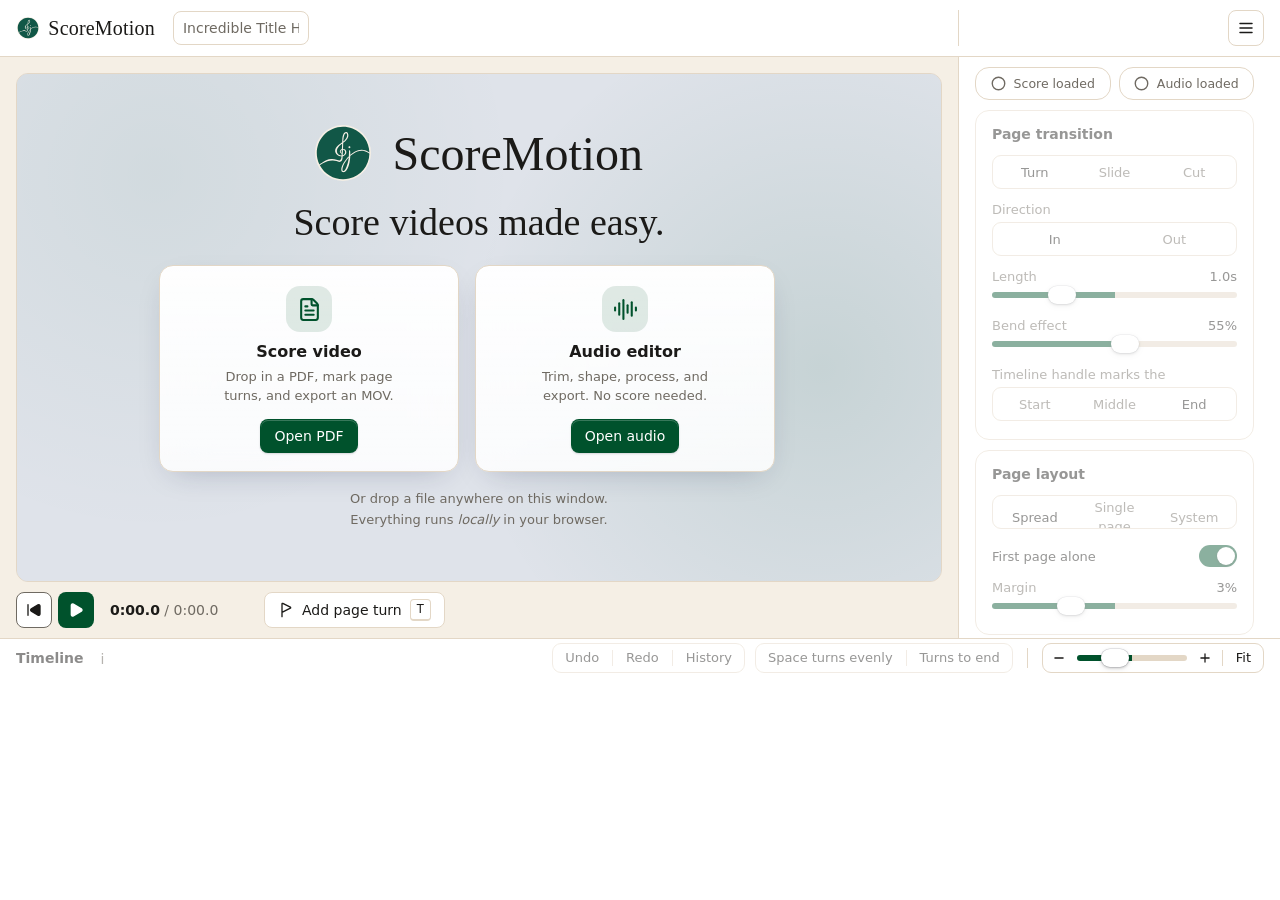
==== commit ffa603ae: "ScoreMotion 0.2 experimental horizontal system scroll in preview and export" ====
--- a/index.html
+++ b/index.html
@@ -176,6 +176,10 @@
         <div class="field">
           <label for="margin">Margin <output id="marginOut">3%</output></label>
           <input type="range" id="margin" min="0" max="10" step="0.5" value="3">
+        </div>
+        <div class="field" id="horizontalScrollField" hidden>
+          <div class="check-row"><label class="check" for="horizontalScroll">Horizontal scroll</label><input type="checkbox" class="switch" id="horizontalScroll" aria-label="Horizontal scroll"></div>
+          <p class="fine">Continuous movement between systems using timeline markers (experimental).</p>
         </div>
         <div class="field" id="letterboxField" hidden>
           <div class="check-row">
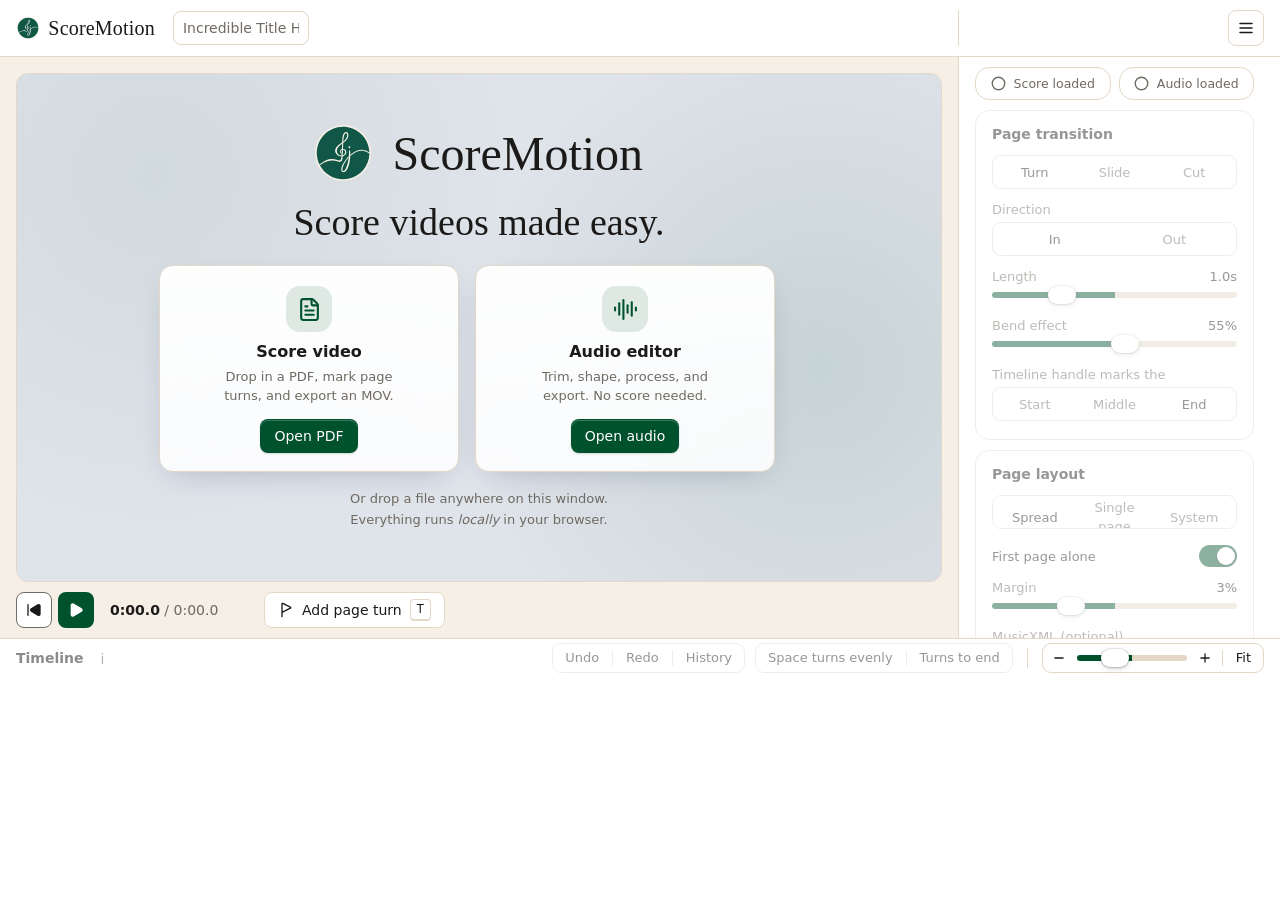
==== commit 70e62bf3: "ScoreMotion 0.3: local MusicXML and MXL import with optional system timing" ====
--- a/index.html
+++ b/index.html
@@ -176,6 +176,13 @@
         <div class="field">
           <label for="margin">Margin <output id="marginOut">3%</output></label>
           <input type="range" id="margin" min="0" max="10" step="0.5" value="3">
+        </div>
+        <div class="field" id="musicXmlField">
+          <label for="musicXmlIn">MusicXML (optional)</label>
+          <input type="file" id="musicXmlIn" accept=".xml,.musicxml,.mxl">
+          <p class="fine" id="musicXmlStatus" role="status">Load the MusicXML exported from the same PDF score.</p>
+          <button class="btn" type="button" id="musicXmlApply" disabled>Apply system timing</button>
+          <p class="fine">Uses written tempo and system breaks, scaled to the video duration. Check against the recording.</p>
         </div>
         <div class="field" id="horizontalScrollField" hidden>
           <div class="check-row"><label class="check" for="horizontalScroll">Horizontal scroll</label><input type="checkbox" class="switch" id="horizontalScroll" aria-label="Horizontal scroll"></div>
@@ -1033,5 +1040,6 @@
 <script src="js/audio-editor.js"></script>
 <script src="js/pdf-editor.js"></script>
 <script src="js/settings-and-boot.js"></script>
+<script src="js/musicxml.js"></script>
 </body>
 </html>
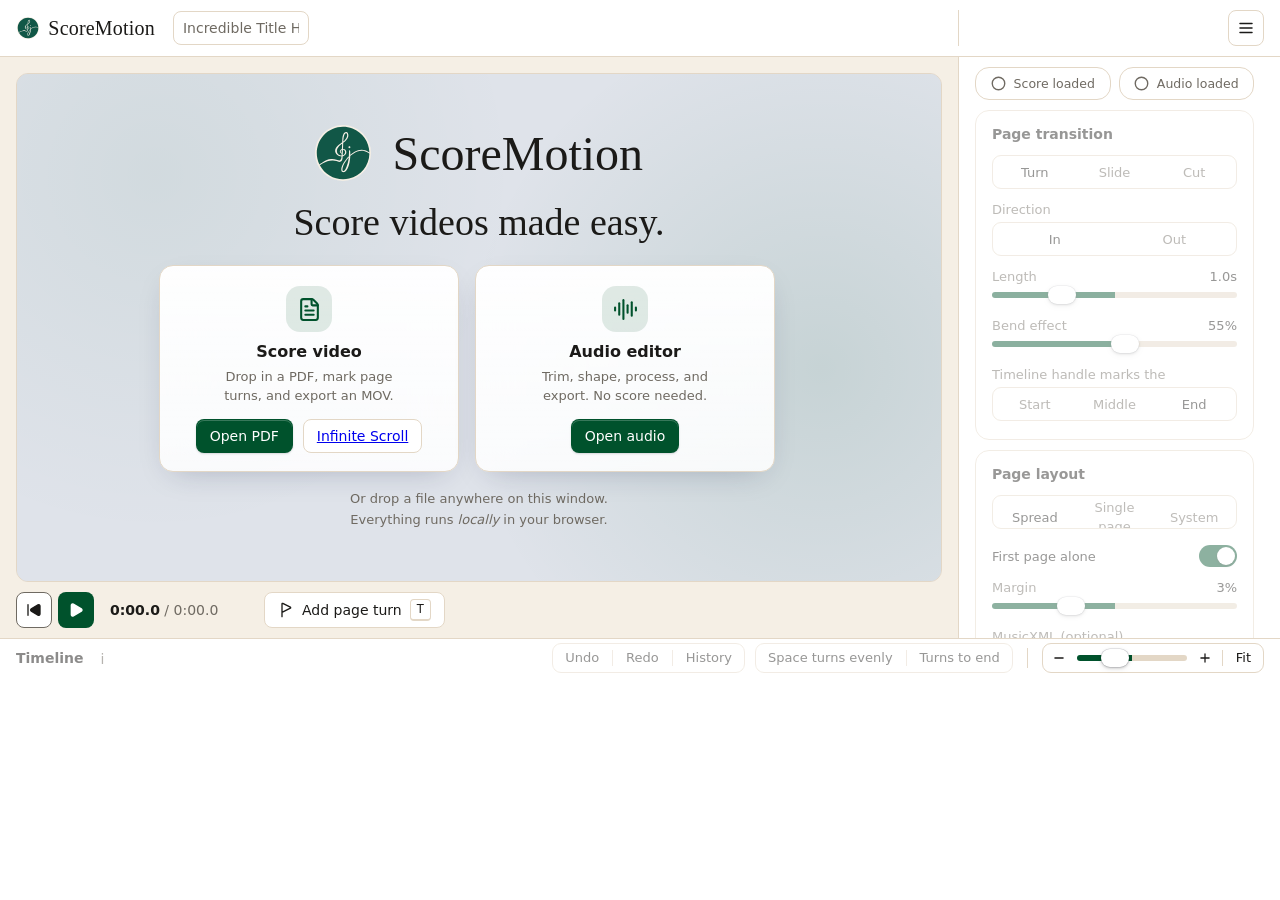
==== commit cde37dfd: "Add isolated wide PDF infinite scroll editor with tiled rendering and manual audio anchors" ====
--- a/index.html
+++ b/index.html
@@ -85,7 +85,7 @@
               <span class="sc-ic" aria-hidden="true"><svg data-icon="pdf"></svg></span>
               <h3>Score video</h3>
               <p>Drop in a PDF, mark page turns, and export an MOV.</p>
-              <div class="row"><button class="btn primary" id="btnPdf2" type="button">Open PDF</button></div>
+              <div class="row"><button class="btn primary" id="btnPdf2" type="button">Open PDF</button> <a class="btn" href="infinite-scroll.html">Infinite Scroll</a></div>
             </div>
             <div class="start-card" id="scAudio">
               <span class="sc-ic" aria-hidden="true"><svg data-icon="audio"></svg></span>
